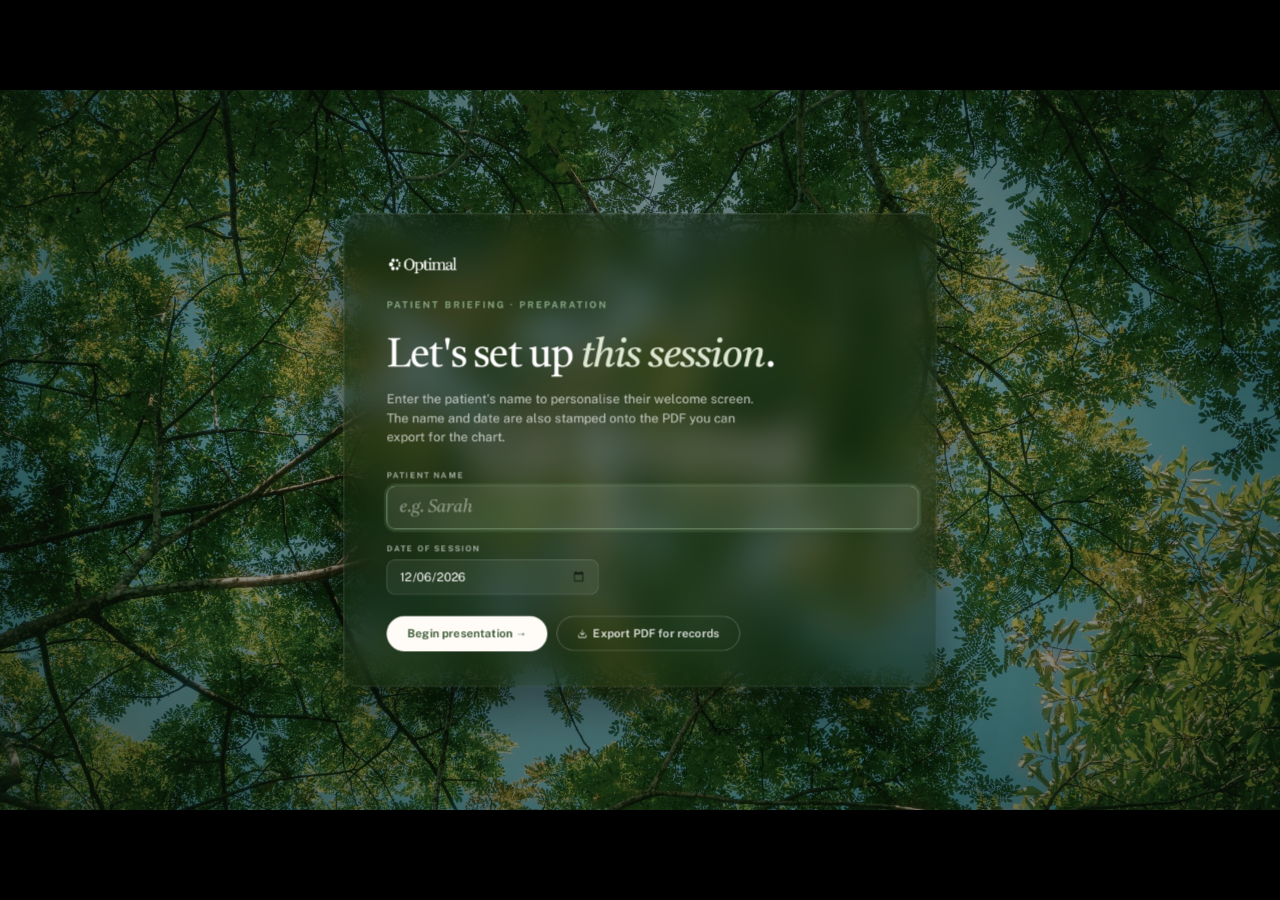
==== index.html @ a6458b39 "Scale-safe card borders: forest hairlines 1px -> 1.5px Under the deck's scale() transform a 1px bord" ====
<!DOCTYPE html><html lang="en"><head>

<meta charset="utf-8">
<title>Women's Hormone Optimization Protocol — Optimal Clinic</title>
<link rel="preconnect" href="https://fonts.googleapis.com">
<link rel="preconnect" href="https://fonts.gstatic.com" crossorigin>
<link rel="stylesheet" href="https://fonts.googleapis.com/css2?family=Castoro:ital@0;1&amp;family=Public+Sans:wght@400;500;600;700&amp;family=Hanken+Grotesk:wght@400;500;700&amp;family=Inter:wght@300;400;500&amp;display=swap">
<link rel="stylesheet" href="colors_and_type.css">
<script src="deck-stage.js"></script>
<style>
  html, body { margin: 0; padding: 0; background: #000; }
  body { font-family: var(--p-family); color: var(--grey-900); -webkit-font-smoothing: antialiased; }

  /* Every slide is the cream canvas by default */
  deck-stage > section {
    background: var(--cream-50);
    color: var(--grey-900);
    overflow: hidden;
    position: relative;
  }

  /* Slide-level reset for headings & paragraphs (don't rely on .oh wrapper) */
  deck-stage h1, deck-stage h2, deck-stage h3, deck-stage h4, deck-stage h5, deck-stage h6, deck-stage p, deck-stage ul, deck-stage li {
    margin: 0; padding: 0;
  }
  deck-stage ul { list-style: none; }

  /* ================= Type roles for projection scale ================= */
  /* TYPE_SCALE per skill: title 96 / heading 72 / subtitle 44 / body 30 / small 24 */
  .display { font-family: var(--font-display); font-weight: 400; letter-spacing: -0.04em; line-height: 1.0; color: var(--grey-800); }
  .display-xl { font-size: 132px; }
  .display-lg { font-size: 96px; }
  .display-md { font-size: 72px; }
  .display-sm { font-size: 56px; }
  .display-xs { font-size: 44px; }

  .italic { font-style: italic; }

  .eyebrow {
    font-family: var(--font-sans); font-weight: 700; font-size: 22px;
    letter-spacing: 0.18em; text-transform: uppercase; color: var(--forest-700);
  }

  .body-lg { font-family: var(--font-sans); font-size: 32px; line-height: 1.45; letter-spacing: -0.01em; }
  .body { font-family: var(--font-sans); font-size: 28px; line-height: 1.45; letter-spacing: -0.01em; }
  .small { font-family: var(--font-sans); font-size: 24px; line-height: 1.4; letter-spacing: -0.01em; color: var(--grey-600); }
  .micro { font-family: var(--font-sans); font-size: 20px; line-height: 1.4; letter-spacing: 0; color: var(--grey-500); }

  /* ================= Slide chrome (footer brand bar) ================= */
  .slide-frame {
    position: absolute; inset: 0;
    padding: 90px 120px 130px;
    display: flex; flex-direction: column;
  }
  .frame-tight { padding: 88px 120px 80px; }
  .frame-edge { padding: 0; }

  .footer-bar {
    position: absolute; left: 120px; right: 120px; bottom: 44px;
    display: flex; align-items: center; justify-content: space-between;
    font-family: var(--font-sans); font-size: 18px; letter-spacing: 0; color: var(--grey-500);
  }
  .footer-bar .logo { height: 28px; opacity: 0.85; }
  .footer-bar .footer-meta { display: flex; gap: 24px; align-items: center; }
  .footer-bar .footer-meta span { display: inline-block; }

  /* On dark slides, footer goes light */
  .on-dark .footer-bar { color: var(--white-90); color: rgba(255,255,255,0.65); }

  /* ================= Slide title block (parallel layout) ================= */
  .title-block { display: flex; flex-direction: column; gap: 20px; }
  .title-block .eyebrow { color: var(--forest-700); }
  .title-block .display { color: var(--grey-800); max-width: 1500px; }
  .title-block .lead { font-family: var(--font-sans); font-size: 30px; line-height: 1.4; color: var(--grey-600); letter-spacing: -0.01em; max-width: 1300px; }

  /* Castoro italic ring-accent: hand-drawn ellipse around emphasised noun */
  .ring-word {
    position: relative; display: inline-block; padding: 0 .15em;
  }
  .ring-word::before {
    content: ""; position: absolute; left: -6%; right: -6%; top: 6%; bottom: 4%;
    border: 1.6px solid var(--forest-ring-50); border-radius: 50%;
    transform: rotate(-3deg); pointer-events: none;
  }

  /* ================= Buttons / pills ================= */
  .pill {
    display: inline-flex; align-items: center; gap: 12px;
    padding: 14px 28px; border-radius: 48px;
    font-family: var(--font-sans); font-size: 22px; font-weight: 500; letter-spacing: -0.01em;
    background: var(--forest-700); color: var(--white); border: none;
  }
  .pill.ghost { background: transparent; color: var(--forest-700); border: 1.5px solid var(--forest-700); }
  .pill.cream { background: var(--cream-50); color: var(--forest-700); }

  .chip {
    display: inline-flex; align-items: center; gap: 10px;
    padding: 10px 20px; border-radius: 48px;
    background: var(--sage-25); color: var(--forest-700);
    font-family: var(--font-sans); font-weight: 500; font-size: 20px; letter-spacing: 0.04em; text-transform: uppercase;
  }
  .chip.dark { background: rgba(255,255,255,0.12); color: var(--cream-50); border: 1px solid rgba(255,255,255,0.35); }

  /* ================= Generic card ================= */
  .card {
    background: var(--white);
    border: 1.5px solid var(--forest-700);
    border-radius: 8px;
    padding: 36px 36px;
  }
  .card.quiet { border-color: var(--border-hair); }
  .card.dark { background: var(--forest-700); color: var(--cream-50); border: none; }

  /* Grid helpers */
  .grid { display: grid; gap: 24px; }
  .row { display: flex; gap: 24px; }

  /* ================= Slide 1 — Title ================= */
  .s1 {
    background: var(--cream-50);
    color: var(--grey-900);
    display: flex; align-items: stretch;
    position: relative;
  }

  /* Layout container (kept as a wrapper for flex sizing) */
  .s1-variant {
    position: absolute; inset: 0;
    display: flex;
    flex-direction: row; align-items: stretch;
  }

  /* ============================================================
     Clinic card — cream canvas, info-row list (Summerhill-inspired)
     ============================================================ */
  /* ============================================================
     Clinic card — cream canvas, editorial title page
     ============================================================ */
  .s1-a { padding: 84px 96px; gap: 64px; }
  .s1-a .left {
    flex: 1; min-width: 0;
    display: grid;
    grid-template-rows: auto 1fr auto;
    row-gap: 0;
  }

  /* Top: logo + thin rule + meta strip */
  .s1-a .a-masthead {
    display: flex; flex-direction: column; gap: 18px;
    padding-bottom: 22px;
    border-bottom: 1px solid var(--bone-300, #D9D2BD);
  }
  .s1-a .a-logo { height: 32px; align-self: flex-start; }
  .s1-a .a-meta-strip {
    display: flex; gap: 28px; align-items: baseline; flex-wrap: wrap;
    font-family: var(--font-sans); font-size: 13px; font-weight: 600;
    letter-spacing: 0.22em; text-transform: uppercase;
    color: var(--grey-500, #8A857A);
  }
  .s1-a .a-meta-strip .sep { color: var(--bone-400, #BDB59C); }

  /* Middle: title block, vertically centered */
  .s1-a .a-top {
    align-self: center;
    display: flex; flex-direction: column; gap: 28px;
    padding: 56px 0;
    max-width: 580px;
  }
  .s1-a .a-eyebrow {
    font-family: var(--font-sans); font-size: 14px; font-weight: 700;
    letter-spacing: 0.28em; text-transform: uppercase;
    color: var(--forest-500, #6B8A4A);
    display: flex; align-items: center; gap: 14px;
  }
  .s1-a .a-eyebrow::before {
    content: ""; width: 32px; height: 1px; background: var(--forest-500, #6B8A4A);
    flex: 0 0 auto;
  }
  .s1-a .a-rows[hidden] { display: none; }
  .s1-a .a-title {
    font-family: var(--font-display); font-size: 84px; line-height: 0.96;
    letter-spacing: -0.035em; color: var(--forest-700);
    font-weight: 400;
    margin: 0;
  }
  .s1-a .a-title .italic { font-style: italic; }
  .s1-a .a-sub {
    font-family: var(--font-sans); font-size: 22px; line-height: 1.5;
    color: var(--grey-700); max-width: 540px; margin: 0;
  }

  /* Bottom: credits row */
  .s1-a .a-foot {
    display: block;
    padding-top: 28px;
    border-top: 1px solid var(--bone-300, #D9D2BD);
  }
  .s1-a .a-credits {
    display: grid; grid-template-columns: repeat(3, auto); gap: 48px;
    align-items: start;
  }
  .s1-a .a-credit-label {
    font-family: var(--font-sans); font-size: 11px; font-weight: 700;
    letter-spacing: 0.24em; text-transform: uppercase;
    color: var(--grey-500, #8A857A);
    margin-bottom: 6px;
  }
  .s1-a .a-credit-value {
    font-family: var(--font-display); font-size: 19px; line-height: 1.25;
    color: var(--forest-700);
    white-space: nowrap;
  }

  .s1-a .a-cta-row { display: flex; flex-direction: column; gap: 12px; align-items: stretch; margin: 0; }
  .s1-a .a-cta {
    display: inline-flex; align-items: center; justify-content: center; gap: 12px;
    background: var(--forest-700); color: var(--cream-50);
    text-decoration: none;
    padding: 18px 28px;
    border-radius: 999px;
    font-family: var(--font-sans); font-weight: 600; font-size: 17px;
    letter-spacing: 0.02em;
    transition: background 0.2s;
    white-space: nowrap;
  }
  .s1-a .a-cta::after {
    content: "→"; font-size: 19px; line-height: 1;
    transform: translateY(-1px);
  }
  .s1-a .a-cta:hover { background: var(--forest-900); }

  /* Right photo card */
  .s1-a .a-photo {
    flex: 1.0; min-width: 0;
    border-radius: 24px; overflow: hidden;
    background: var(--bone-100);
    position: relative;
    box-shadow: 0 1px 0 rgba(28,49,24,0.04);
  }
  .s1-a .a-photo img {
    position: absolute; inset: 0;
    width: 100%; height: 100%;
    object-fit: cover; object-position: 65% center;
  }
  /* Subtle photo overlay tag */
  .s1-a .a-photo .a-photo-tag {
    position: absolute; left: 24px; bottom: 24px;
    display: inline-flex; align-items: center; gap: 10px;
    padding: 8px 16px;
    background: rgba(255,255,255,0.92);
    backdrop-filter: blur(8px); -webkit-backdrop-filter: blur(8px);
    border-radius: 999px;
    font-family: var(--font-sans); font-size: 12px; font-weight: 700;
    letter-spacing: 0.18em; text-transform: uppercase;
    color: var(--forest-700);
  }
  .s1-a .a-photo .a-photo-tag .dot {
    width: 6px; height: 6px; border-radius: 50%; background: var(--forest-500, #6B8A4A);
  }

  /* ================= Slide 2 — Stats ================= */
  .stat-row.s2 { display: grid; grid-template-columns: 1fr 1fr 1fr; gap: 28px; margin-top: 56px; }
  .stat-row.s2 .stat-card {
    background: var(--white); border: 1.5px solid var(--forest-700); border-radius: 8px;
    padding: 40px 36px 36px;
    display: flex; flex-direction: column; gap: 14px;
    min-height: 0;
    display: flex; flex-direction: column; gap: 18px;
  }
  .stat-row.s2 .stat-card .stat-num {
    font-family: var(--font-display); font-weight: 400; font-size: 116px; line-height: 0.9; color: var(--forest-700);
    letter-spacing: -0.04em;
  }
  .stat-row.s2 .stat-card .stat-label { font-family: var(--font-sans); font-weight: 700; font-size: 18px; letter-spacing: 0.18em; text-transform: uppercase; color: var(--forest-900); }
  .stat-row.s2 .stat-card .stat-body { font-family: var(--font-sans); font-size: 22px; line-height: 1.4; color: var(--grey-800); flex: 1; }
  .stat-row.s2 .stat-card .stat-source { font-family: var(--font-sans); font-size: 16px; color: var(--grey-500); letter-spacing: 0; }

  /* ================= Slide 3 — Who it's for ================= */
  .s3 .body-grid { display: grid; grid-template-columns: 1.05fr 0.95fr; gap: 64px; flex: 1; min-height: 0; margin-top: 44px; }
  .s3 ul.criteria { display: flex; flex-direction: column; gap: 22px; }
  .s3 ul.criteria li {
    font-family: var(--font-sans); font-size: 26px; line-height: 1.4; color: var(--grey-800);
    padding-left: 44px; position: relative;
  }
  .s3 ul.criteria li::before {
    content: ""; position: absolute; left: 0; top: 12px;
    width: 22px; height: 12px;
    border-left: 2px solid var(--forest-700); border-bottom: 2px solid var(--forest-700);
    transform: rotate(-45deg);
  }
  /* Symptoms card — redesigned: grouped by body system with hairline section labels */
  .s3 .symptoms-card {
    background: var(--white);
    border: 1px solid var(--bone-300, #D9D2BD);
    border-radius: 12px;
    padding: 0;
    display: flex; flex-direction: column;
    overflow: hidden;
    box-shadow: 0 1px 0 rgba(28,49,24,0.04);
    align-self: start;
  }
  .s3 .symptoms-card .sc-head {
    background: var(--forest-700); color: var(--cream-50);
    padding: 26px 36px;
    display: flex; align-items: baseline; justify-content: space-between;
    gap: 20px;
  }
  .s3 .symptoms-card .sc-head h4 {
    font-family: var(--font-display); font-size: 34px; line-height: 1.05;
    letter-spacing: -0.02em; color: var(--cream-50);
    margin: 0;
  }
  .s3 .symptoms-card .sc-head .sc-count {
    font-family: var(--font-sans); font-size: 14px; font-weight: 700;
    letter-spacing: 0.22em; text-transform: uppercase;
    color: rgba(244,239,228,0.75);
    white-space: nowrap;
  }

  .s3 .symptoms-card .sc-body {
    padding: 4px 36px 22px;
    display: flex; flex-direction: column;
  }
  .s3 .symptoms-card .sc-group {
    padding: 19px 0;
    border-bottom: 1px solid var(--bone-200, #E8E1CC);
    display: grid; grid-template-columns: 175px 1fr; gap: 28px;
    align-items: baseline;
  }
  .s3 .symptoms-card .sc-group:last-child { border-bottom: 0; padding-bottom: 8px; }
  .s3 .symptoms-card .sc-cat {
    font-family: var(--font-sans); font-size: 15px; font-weight: 700;
    letter-spacing: 0.18em; text-transform: uppercase;
    color: var(--forest-500, #6B8A4A);
    padding-top: 6px; line-height: 1.3;
  }
  .s3 .symptoms-card .sc-items {
    list-style: none; padding: 0; margin: 0;
    display: flex; flex-wrap: wrap; gap: 12px;
  }
  .s3 .symptoms-card .sc-items li {
    font-family: var(--font-sans); font-size: 21px; line-height: 1;
    color: var(--grey-800);
    padding: 13px 22px;
    background: var(--cream-50);
    border-radius: 999px;
    white-space: nowrap;
  }

  /* ================= Slide 3b — Lesser-known symptoms (full-width table) ================= */
  .s3b .slide-frame { padding-top: 60px; }
  .s3b .symptoms-card {
    width: 100%; margin-top: 20px;
    background: var(--white);
    border: 1px solid var(--bone-300, #D9D2BD);
    border-radius: 12px;
    overflow: hidden;
    box-shadow: 0 1px 0 rgba(28,49,24,0.04);
  }
  .s3b .symptoms-card .sc-head {
    background: var(--forest-700); color: var(--cream-50);
    padding: 20px 40px;
    display: flex; align-items: baseline; justify-content: space-between; gap: 20px;
  }
  .s3b .symptoms-card .sc-head h4 {
    font-family: var(--font-display); font-size: 34px; line-height: 1.05;
    letter-spacing: -0.02em; color: var(--cream-50); margin: 0;
    white-space: nowrap;
  }
  .s3b .symptoms-card .sc-head .sc-count {
    font-family: var(--font-sans); font-size: 14px; font-weight: 700;
    letter-spacing: 0.22em; text-transform: uppercase;
    color: rgba(244,239,228,0.75); white-space: nowrap;
  }
  .s3b .symptoms-card .sc-body {
    padding: 2px 40px 16px;
    display: flex; flex-direction: column;
  }
  .s3b .symptoms-card .sc-group {
    padding: 12px 0;
    border-bottom: 1px solid var(--bone-200, #E8E1CC);
    display: grid; grid-template-columns: 270px 1fr; gap: 28px;
    align-items: baseline;
  }
  .s3b .symptoms-card .sc-group:last-child { border-bottom: 0; padding-bottom: 4px; }
  .s3b .symptoms-card .sc-cat {
    font-family: var(--font-sans); font-size: 15px; font-weight: 700;
    letter-spacing: 0.18em; text-transform: uppercase;
    color: var(--forest-500, #6B8A4A); padding-top: 7px; line-height: 1.3;
  }
  .s3b .symptoms-card .sc-items {
    list-style: none; padding: 0; margin: 0;
    display: flex; flex-wrap: wrap; gap: 12px;
  }
  .s3b .symptoms-card .sc-items li {
    font-family: var(--font-sans); font-size: 21px; line-height: 1;
    color: var(--grey-800); padding: 13px 22px;
    background: var(--cream-50); border-radius: 999px; white-space: nowrap;
  }
  .s3b .sc-footnote {
    margin-top: 18px;
    font-family: var(--font-sans); font-size: 16px; line-height: 1.5;
    color: var(--grey-500); font-style: italic; letter-spacing: -0.005em;
    max-width: 1500px;
  }

  /* ================= Slide 4 — What's included ================= */
  .s4 .top-row { display: flex; justify-content: space-between; align-items: flex-end; gap: 80px; margin-bottom: 56px; }
  .s4 .price-block { text-align: right; }
  .s4 .price-block .price { font-family: var(--font-display); font-size: 88px; line-height: 1; color: var(--forest-700); letter-spacing: -0.04em; }
  .s4 .price-block .price small { font-size: 28px; color: var(--grey-500); margin-left: 8px; letter-spacing: 0; font-family: var(--font-sans); }
  .s4 .price-block .label { font-family: var(--font-sans); font-size: 18px; letter-spacing: 0.18em; text-transform: uppercase; color: var(--forest-900); margin-bottom: 8px; }

  .s4 .inclusions { display: grid; grid-template-columns: repeat(3, 1fr); gap: 24px; }
  .s4 .inclusion {
    background: var(--white); border: 1.5px solid var(--forest-700); border-radius: 8px;
    padding: 32px 32px 30px;
    display: flex; flex-direction: column; gap: 14px;
    min-height: 230px;
  }
  .s4 .inclusion .num {
    font-family: var(--font-display); font-size: 22px; color: var(--forest-500);
    letter-spacing: 0.06em;
  }
  .s4 .inclusion h4 { font-family: var(--font-display); font-size: 30px; color: var(--forest-700); letter-spacing: -0.04em; line-height: 1.05; }
  .s4 .inclusion p { font-family: var(--font-sans); font-size: 22px; color: var(--grey-700); line-height: 1.4; }
  .s4 .footnote {
    margin-top: 28px;
    font-family: var(--font-sans); font-size: 20px; color: var(--grey-500); letter-spacing: 0;
    border-top: 1px solid var(--border-hair); padding-top: 22px;
  }

  /* ================= Slide — Lab work & optional add-ons ================= */
  .slabs .slide-frame { padding-top: 72px; padding-bottom: 96px; }
  .slabs .body-grid {
    display: grid; grid-template-columns: 0.82fr 1.18fr; gap: 48px;
    margin-top: 34px; flex: 1; min-height: 0;
  }
  .slabs .col-label {
    font-family: var(--font-sans); font-size: 15px; font-weight: 700;
    letter-spacing: 0.2em; text-transform: uppercase; color: var(--forest-500);
    margin-bottom: 18px;
  }

  /* Left — optional add-on cards */
  .slabs .addons { display: flex; flex-direction: column; }
  .slabs .addon-stack { display: flex; flex-direction: column; gap: 20px; }
  .slabs .addon {
    background: var(--white); border: 1.5px solid var(--forest-700);
    border-radius: 12px; padding: 28px 32px;
    display: flex; flex-direction: column; gap: 12px;
  }
  .slabs .addon .a-top {
    display: flex; align-items: baseline; justify-content: space-between; gap: 16px;
  }
  .slabs .addon .a-name {
    font-family: var(--font-display); font-size: 38px; line-height: 1;
    letter-spacing: -0.02em; color: var(--forest-700); white-space: nowrap;
  }
  .slabs .addon .a-price {
    font-family: var(--font-sans); font-size: 30px; font-weight: 700;
    letter-spacing: -0.01em; color: var(--forest-900); white-space: nowrap;
  }
  .slabs .addon .a-sub {
    font-family: var(--font-sans); font-size: 14px; font-weight: 700;
    letter-spacing: 0.16em; text-transform: uppercase; color: var(--forest-500);
    margin-top: -4px;
  }
  .slabs .addon p {
    font-family: var(--font-sans); font-size: 20px; line-height: 1.45; color: var(--grey-700);
    margin: 0;
  }
  .slabs .addons .pay-note {
    margin-top: 18px;
    font-family: var(--font-sans); font-size: 16px; line-height: 1.5;
    color: var(--grey-500); font-style: italic;
  }

  /* Right — full panel card */
  .slabs .panel {
    background: var(--white); border: 1px solid var(--bone-300, #D9D2BD);
    border-radius: 12px; overflow: hidden;
    box-shadow: 0 1px 0 rgba(28,49,24,0.04);
    display: flex; flex-direction: column;
  }
  .slabs .panel .p-head {
    background: var(--forest-700); color: var(--cream-50);
    padding: 18px 32px;
    display: flex; align-items: baseline; justify-content: space-between; gap: 16px;
  }
  .slabs .panel .p-head h4 {
    font-family: var(--font-display); font-size: 28px; line-height: 1.05;
    letter-spacing: -0.02em; color: var(--cream-50); margin: 0; white-space: nowrap;
  }
  .slabs .panel .p-head .p-count {
    font-family: var(--font-sans); font-size: 13px; font-weight: 700;
    letter-spacing: 0.2em; text-transform: uppercase;
    color: rgba(244,239,228,0.75); white-space: nowrap;
  }
  .slabs .panel .p-body {
    padding: 16px 32px 8px;
    column-count: 2; column-gap: 44px;
  }
  .slabs .p-group {
    break-inside: avoid; padding: 11px 0 13px;
  }
  .slabs .p-group .p-cat {
    font-family: var(--font-sans); font-size: 13px; font-weight: 700;
    letter-spacing: 0.16em; text-transform: uppercase; color: var(--forest-500);
    margin-bottom: 10px;
  }
  .slabs .p-items {
    list-style: none; padding: 0; margin: 0;
    display: flex; flex-wrap: wrap; gap: 8px;
  }
  .slabs .p-items li {
    font-family: var(--font-sans); font-size: 16px; line-height: 1;
    color: var(--grey-800); padding: 9px 15px;
    background: var(--cream-50); border-radius: 999px; white-space: nowrap;
  }
  .slabs .p-items li.addon-chip {
    background: var(--sage-25); color: var(--forest-900); font-weight: 600;
    display: inline-flex; align-items: center; gap: 7px;
  }
  .slabs .p-items li.addon-chip::before {
    content: ""; width: 7px; height: 7px; border-radius: 50%;
    background: var(--forest-700); flex-shrink: 0;
  }
  .slabs .panel .p-legend {
    margin-top: auto;
    padding: 14px 32px 18px;
    border-top: 1px solid var(--bone-200, #E8E1CC);
    display: flex; align-items: center; gap: 10px;
    font-family: var(--font-sans); font-size: 15px; line-height: 1.4; color: var(--grey-500);
  }
  .slabs .panel .p-legend .lg-dot {
    width: 9px; height: 9px; border-radius: 50%; background: var(--forest-700); flex-shrink: 0;
  }
  .slabs .panel .p-legend b { color: var(--grey-700); font-weight: 700; }

  /* ================= Slide 5 — Journey (editorial split: hero moment + timeline) ================= */
  .s5 .slide-frame { padding-bottom: 90px; }
  .s5 .journey-grid {
    margin-top: 48px;
    display: grid; grid-template-columns: 1.05fr 1fr;
    gap: 80px;
    flex: 1;
    align-items: start;
  }

  /* Left — Hero "the moment" */
  .s5 .hero-moment {
    background: var(--forest-700); color: var(--cream-50);
    border-radius: 12px;
    padding: 40px 24px 36px 40px;
    display: grid; grid-template-columns: 1fr 1fr;
    column-gap: 8px;
    align-items: stretch;
    position: relative;
    overflow: hidden;
    min-height: 540px;
  }
  .s5 .hero-moment::before {
    content: ""; position: absolute; right: -120px; top: -120px;
    width: 360px; height: 360px; border-radius: 50%;
    border: 1px solid rgba(244,239,228,0.18);
    pointer-events: none;
  }
  .s5 .hero-moment::after {
    content: ""; position: absolute; right: -60px; top: -60px;
    width: 220px; height: 220px; border-radius: 50%;
    border: 1px solid rgba(244,239,228,0.12);
    pointer-events: none;
  }
  .s5 .hero-moment .hm-copy {
    display: flex; flex-direction: column; gap: 18px;
    position: relative; z-index: 2;
    padding-right: 8px;
  }
  .s5 .hero-moment .hm-eyebrow {
    font-family: var(--font-sans); font-weight: 600; font-size: 13px; letter-spacing: 0.22em; text-transform: uppercase; color: var(--cream-200, #E5DCC8);
    opacity: 0.85;
  }
  .s5 .hero-moment .hm-num {
    font-family: var(--font-display); font-size: 140px; line-height: 0.85; letter-spacing: -0.05em; color: var(--cream-50);
    margin-top: -4px;
  }
  .s5 .hero-moment h3 {
    font-family: var(--font-display); font-size: 42px; line-height: 1.0; letter-spacing: -0.03em;
    margin-top: -4px;
  }
  .s5 .hero-moment h3 .italic { font-style: italic; }
  .s5 .hero-moment .hm-lead {
    font-family: var(--font-display); font-size: 19px; line-height: 1.4; color: var(--cream-200, #E5DCC8);
  }
  .s5 .hero-moment .hm-meta {
    margin-top: 6px;
    display: flex; gap: 24px; align-items: center; flex-wrap: wrap;
    border-top: 1px solid rgba(244,239,228,0.25);
    padding-top: 18px;
    font-family: var(--font-sans); font-size: 14px; letter-spacing: 0.08em; text-transform: uppercase; color: var(--cream-200, #E5DCC8);
    white-space: nowrap;
  }
  .s5 .hero-moment .hm-meta > div { display: flex; gap: 8px; align-items: baseline; }
  .s5 .hero-moment .hm-meta b { color: var(--cream-50); font-weight: 700; letter-spacing: 0.16em; font-size: 15px; }

  /* InBody scanner image area — bleeds to bottom edge of card */
  .s5 .hero-moment .hm-image {
    position: relative; z-index: 2;
    align-self: stretch;
    overflow: hidden;
    /* Cancel parent's right + bottom padding so image bleeds to the edges */
    margin: -8px -24px -36px 0;
    padding: 0;
  }
  .s5 .hero-moment .hm-image::before {
    content: ""; position: absolute; left: 50%; top: 50%;
    width: 420px; height: 420px;
    transform: translate(-50%, -50%);
    background: radial-gradient(circle, rgba(244,239,228,0.20) 0%, rgba(244,239,228,0) 65%);
    pointer-events: none;
    z-index: 1;
  }
  .s5 .hero-moment .hm-image img {
    position: absolute;
    left: 50%; bottom: 0;
    transform: translateX(-50%);
    width: auto;
    height: 108%;
    max-width: 160%;
    object-fit: contain;
    object-position: bottom center;
    z-index: 2;
    filter: drop-shadow(0 24px 36px rgba(0,0,0,0.35));
  }
  .s5 .hero-moment .hm-tag {
    position: absolute; bottom: 16px; right: 20px; z-index: 4;
    display: inline-flex; align-items: center; gap: 8px;
    padding: 6px 14px;
    background: rgba(15, 35, 18, 0.65);
    backdrop-filter: blur(8px);
    -webkit-backdrop-filter: blur(8px);
    border: 1px solid rgba(244,239,228,0.25);
    border-radius: 999px;
    white-space: nowrap;
    font-family: var(--font-sans); font-size: 11px; letter-spacing: 0.18em; text-transform: uppercase; color: var(--cream-200, #E5DCC8);
  }
  .s5 .hero-moment .hm-tag .dot {
    width: 6px; height: 6px; border-radius: 50%; background: var(--cream-50);
  }

  /* Right — Vertical timeline with all 6 steps */
  .s5 .timeline {
    position: relative;
    display: flex; flex-direction: column;
    padding-left: 56px;
  }
  .s5 .timeline::before {
    content: ""; position: absolute; left: 19px; top: 14px; bottom: 14px;
    width: 1px; background: var(--forest-700); opacity: 0.5;
  }
  .s5 .timeline .tl-eyebrow {
    position: absolute; top: -28px; left: 56px;
    font-family: var(--font-sans); font-weight: 700; font-size: 13px; letter-spacing: 0.22em; text-transform: uppercase; color: var(--forest-500);
    white-space: nowrap;
  }
  .s5 .tl-step {
    position: relative;
    padding: 14px 0;
    display: grid; grid-template-columns: 1fr auto; column-gap: 24px; align-items: baseline;
  }
  .s5 .tl-step + .tl-step { border-top: 1px solid var(--border-hair); }
  .s5 .tl-step::before {
    content: ""; position: absolute; left: -45px; top: 24px;
    width: 11px; height: 11px; border-radius: 50%;
    background: var(--cream-50); border: 2px solid var(--forest-700);
  }
  .s5 .tl-step.now::before {
    background: var(--forest-700);
    box-shadow: 0 0 0 5px rgba(58,82,52,0.15);
  }
  .s5 .tl-step .tl-num {
    font-family: var(--font-sans); font-size: 13px; font-weight: 600; letter-spacing: 0.2em; color: var(--forest-500); text-transform: uppercase;
    white-space: nowrap;
  }
  .s5 .tl-step.now .tl-num { color: var(--forest-700); }
  .s5 .tl-step .tl-body { display: flex; flex-direction: column; gap: 4px; }
  .s5 .tl-step .tl-title {
    font-family: var(--font-display); font-size: 26px; line-height: 1.1; letter-spacing: -0.02em; color: var(--forest-700);
  }
  .s5 .tl-step .tl-desc {
    font-family: var(--font-sans); font-size: 15px; line-height: 1.45; color: var(--grey-700);
  }
  .s5 .tl-step .tl-when {
    font-family: var(--font-sans); font-size: 13px; letter-spacing: 0.14em; text-transform: uppercase; color: var(--grey-500);
    align-self: start; padding-top: 8px; white-space: nowrap;
  }

  /* ================= Slide 6 — Therapy options ================= */
  .s6 .options { display: grid; grid-template-columns: repeat(3, 1fr); gap: 28px; margin-top: 40px; }
  .s6 .option {
    border-radius: 8px; padding: 36px 32px;
    display: flex; flex-direction: column; gap: 20px;
    min-height: 0;
  }
  .s6 .option.a { background: var(--white); border: 1.5px solid var(--forest-700); }
  .s6 .option.b { background: var(--forest-700); color: var(--cream-50); }
  .s6 .option.c { background: var(--white); border: 1.5px solid var(--forest-700); }
  .s6 .option .cat { font-family: var(--font-sans); font-weight: 700; font-size: 16px; letter-spacing: 0.18em; text-transform: uppercase; color: var(--forest-900); }
  .s6 .option.b .cat { color: var(--forest-500); }
  .s6 .option h3 { font-family: var(--font-display); font-size: 50px; line-height: 0.98; letter-spacing: -0.04em; color: var(--forest-700); }
  .s6 .option.b h3 { color: var(--cream-50); }
  .s6 .option ul { display: flex; flex-direction: column; gap: 14px; margin-top: 12px; }
  .s6 .option li {
    font-family: var(--font-sans); font-size: 21px; line-height: 1.4; color: var(--grey-800);
    padding-left: 28px; position: relative;
  }
  .s6 .option.b li { color: rgba(255,255,255,0.9); }
  .s6 .option li::before {
    content: ""; position: absolute; left: 0; top: 11px; width: 14px; height: 1.5px; background: var(--forest-700);
  }
  .s6 .option.b li::before { background: var(--forest-500); }
  .s6 .footnote { margin-top: 28px; font-family: var(--font-sans); font-size: 22px; color: var(--grey-600); font-style: italic; }

  /* Slide 6 — "also included" support cards (visually distinct: filled sage, left accent) */
  .s6 .support-row { display: grid; grid-template-columns: 1fr 1fr; gap: 28px; margin-top: 26px; }
  .s6 .support-card {
    background: var(--sage-25);
    border-left: 4px solid var(--forest-700);
    border-radius: 8px;
    padding: 24px 30px;
    display: flex; flex-direction: column; gap: 8px;
  }
  .s6 .support-card .sc-title {
    font-family: var(--font-display); font-size: 30px; line-height: 1.05;
    letter-spacing: -0.02em; color: var(--forest-700);
  }
  .s6 .support-card p {
    font-family: var(--font-sans); font-size: 20px; line-height: 1.4; color: var(--grey-700); margin: 0;
  }

  /* ================= Slide 7 — Benefits ================= */
  .s7 .benefits-grid { display: grid; grid-template-columns: 1.05fr 1fr 1fr; gap: 20px; margin-top: 26px; }
  .s7 .b-feature {
    grid-row: span 3;
    background-image: url('assets/images/clinic-waiting.jpg');
    background-size: cover; background-position: center;
    border-radius: 8px;
    position: relative; overflow: hidden;
    min-height: 0;
    display: flex; flex-direction: column; justify-content: flex-end;
    padding: 44px;
    color: var(--cream-50);
  }
  .s7 .b-feature::before {
    content: ""; position: absolute; inset: 0;
    background: linear-gradient(180deg, rgba(28,49,24,0.0) 30%, rgba(28,49,24,0.85) 100%);
  }
  .s7 .b-feature .quote {
    position: relative; z-index: 1;
    font-family: var(--font-display); font-style: italic; font-size: 38px; line-height: 1.2; color: var(--cream-50);
    letter-spacing: -0.03em;
  }
  .s7 .b-feature .src { position: relative; z-index: 1; margin-top: 20px; font-family: var(--font-sans); font-size: 16px; letter-spacing: 0.18em; text-transform: uppercase; color: rgba(255,255,255,0.85); }
  /* Benefit cards — redesigned with watermark numeral, category pill, accent rule */
  .s7 .b {
    position: relative;
    background: var(--white);
    border: 1px solid var(--bone-300, #D9D2BD);
    border-radius: 12px;
    padding: 20px 26px;
    display: flex; flex-direction: column;
    gap: 9px;
    overflow: hidden;
    box-shadow: 0 1px 0 rgba(28,49,24,0.04);
  }
  /* Watermark numeral fills the empty space without adding content */
  .s7 .b .num {
    position: absolute;
    right: -8px; bottom: -22px;
    font-family: var(--font-display);
    font-size: 200px;
    line-height: 0.85;
    letter-spacing: -0.06em;
    color: var(--forest-700);
    opacity: 0.06;
    pointer-events: none;
    margin: 0;
    z-index: 0;
  }
  /* Top: small label + a thin vertical accent */
  .s7 .b .b-cat {
    position: relative; z-index: 1;
    display: inline-flex; align-items: center; gap: 10px;
    font-family: var(--font-sans); font-size: 12px; font-weight: 700;
    letter-spacing: 0.22em; text-transform: uppercase;
    color: var(--forest-500, #6B8A4A);
  }
  .s7 .b .b-cat::before {
    content: ""; width: 24px; height: 1px; background: var(--forest-500, #6B8A4A);
    flex: 0 0 auto;
  }
  .s7 .b h4 {
    position: relative; z-index: 1;
    font-family: var(--font-display); font-size: 30px; line-height: 1.05;
    color: var(--forest-700); letter-spacing: -0.03em;
    margin: 0;
  }
  .s7 .b p {
    position: relative; z-index: 1;
    font-family: var(--font-sans); font-size: 18px; line-height: 1.4;
    color: var(--grey-700);
    margin: 0;
  }
  .s7 .b-disclaimer {
    margin-top: 16px;
    font-family: var(--font-sans); font-size: 15px; line-height: 1.45;
    color: var(--grey-500); font-style: italic; letter-spacing: -0.005em;
    max-width: 1500px;
  }
  /* Slide 7 footer — keep clear of the watermark numeral on the right */
  .s7 .b .b-foot {
    position: relative; z-index: 1;
    margin-top: auto;
    padding-top: 16px;
    padding-right: 56px;
    border-top: 1px solid var(--bone-200, #E8E1CC);
    display: flex; align-items: baseline; justify-content: flex-start;
    font-family: var(--font-sans); font-size: 12px; font-weight: 700;
    letter-spacing: 0.22em; text-transform: uppercase;
    color: var(--grey-500, #8A857A);
  }

  /* ================= Slide 8 — Safety ================= */
  .s8 .intro { max-width: 1300px; font-family: var(--font-sans); font-size: 28px; line-height: 1.45; color: var(--grey-700); letter-spacing: -0.01em; margin-top: 22px; }
  .s8 .columns { display: grid; grid-template-columns: repeat(3, 1fr); gap: 28px; margin-top: 56px; flex: 1; }
  .s8 .col {
    position: relative;
    background: var(--white);
    border: 1px solid var(--bone-300, #D9D2BD);
    border-radius: 12px;
    padding: 24px 28px 24px;
    display: flex; flex-direction: column;
    gap: 0;
    overflow: hidden;
    box-shadow: 0 1px 0 rgba(28,49,24,0.04);
  }
  /* Watermark hormone numeral fills empty space */
  .s8 .col .col-num {
    position: absolute;
    right: -8px; bottom: -28px;
    font-family: var(--font-display);
    font-size: 220px;
    line-height: 0.85;
    letter-spacing: -0.06em;
    color: var(--forest-700);
    opacity: 0.06;
    pointer-events: none;
    z-index: 0;
  }
  /* Header row: small hormone label + thin accent rule */
  .s8 .col .sub {
    position: relative; z-index: 1;
    display: inline-flex; align-items: center; gap: 10px;
    font-family: var(--font-sans); font-weight: 700; font-size: 12px;
    letter-spacing: 0.22em; text-transform: uppercase;
    color: var(--forest-500, #6B8A4A);
    margin: 0 0 12px;
  }
  .s8 .col .sub::before {
    content: ""; width: 24px; height: 1px; background: var(--forest-500, #6B8A4A);
    flex: 0 0 auto;
  }
  .s8 .col h4 {
    position: relative; z-index: 1;
    font-family: var(--font-display); font-size: 30px; line-height: 1.05;
    letter-spacing: -0.03em; color: var(--forest-700);
    margin: 0 0 18px;
  }
  /* Considerations label sits above the list */
  .s8 .col .considerations-label {
    position: relative; z-index: 1;
    font-family: var(--font-sans); font-size: 11px; font-weight: 700;
    letter-spacing: 0.22em; text-transform: uppercase;
    color: var(--grey-500, #8A857A);
    padding-top: 14px;
    border-top: 1px solid var(--bone-200, #E8E1CC);
    margin-bottom: 12px;
  }
  .s8 .col ul {
    position: relative; z-index: 1;
    display: flex; flex-direction: column; gap: 10px;
    margin: 0;
    list-style: none;
    padding: 0;
  }
  .s8 .col li {
    font-family: var(--font-sans); font-size: 18px; line-height: 1.4; color: var(--grey-800);
    padding-left: 22px; position: relative;
  }
  .s8 .col li::before {
    content: ""; position: absolute; left: 0; top: 10px; width: 6px; height: 6px; border-radius: 50%; background: var(--forest-500);
  }

  /* ================= Slide 9 — Not the right fit ================= */
  .s9 { display: flex; }
  .s9 .left {
    flex: 0.9;
    background-image: url('assets/images/portrait-forest-woman.png');
    background-size: cover; background-position: center 22%;
    position: relative;
  }
  .s9 .left::after {
    content: ""; position: absolute; inset: 0;
    background: linear-gradient(180deg, rgba(28,49,24,0.10) 0%, rgba(28,49,24,0.45) 55%, rgba(28,49,24,0.85) 100%);
  }
  .s9 .left .left-content {
    position: absolute; inset: 0; padding: 100px 80px 96px;
    color: var(--cream-50); display: flex; flex-direction: column; justify-content: flex-end; gap: 22px;
    z-index: 1;
  }
  .s9 .left .eyebrow { color: rgba(255,255,255,0.85); }
  .s9 .left h2 { font-family: var(--font-display); font-size: 76px; color: var(--cream-50); letter-spacing: -0.04em; line-height: 1.05; }
  .s9 .left .lead { font-family: var(--font-sans); font-size: 24px; color: rgba(255,255,255,0.88); line-height: 1.4; max-width: 540px; letter-spacing: -0.01em; }
  .s9 .right { flex: 1.1; padding: 100px 100px 96px; display: flex; flex-direction: column; justify-content: center; }
  .s9 .right .label { font-family: var(--font-sans); font-weight: 700; font-size: 18px; letter-spacing: 0.18em; text-transform: uppercase; color: var(--forest-900); margin-bottom: 32px; }
  .s9 .conditions { display: flex; flex-direction: column; gap: 0; }
  .s9 .conditions li {
    padding: 22px 0; border-top: 1px solid var(--forest-700);
    font-family: var(--font-sans); font-size: 26px; color: var(--grey-800); line-height: 1.35; letter-spacing: -0.01em;
    display: flex; align-items: baseline; gap: 22px;
  }
  .s9 .conditions li:last-child { border-bottom: 1px solid var(--forest-700); }
  .s9 .conditions li .n {
    font-family: var(--font-display); color: var(--forest-500); font-size: 22px; letter-spacing: 0.06em; min-width: 60px; flex-shrink: 0;
  }
  .s9 .right .footnote { margin-top: 28px; font-family: var(--font-sans); font-size: 20px; color: var(--grey-500); font-style: italic; line-height: 1.4; }

  /* ================= Slide 10 — Urgent care ================= */
  .s10 {
    background: var(--forest-700);
    color: var(--cream-50);
  }
  .s10 .frame { padding: 100px 120px 96px; display: flex; flex-direction: column; height: 100%; }
  .s10 .eyebrow { color: var(--forest-500); }
  .s10 h2 { font-family: var(--font-display); font-size: 96px; color: var(--cream-50); letter-spacing: -0.04em; line-height: 1.0; max-width: 1300px; }
  .s10 .lead { font-family: var(--font-sans); font-size: 30px; color: rgba(255,255,255,0.85); margin-top: 22px; max-width: 1100px; letter-spacing: -0.01em; }
  .s10 .conditions {
    margin-top: 64px;
    display: grid; grid-template-columns: 1fr 1fr; gap: 24px 60px;
  }
  .s10 .urg {
    padding: 28px 0; border-top: 1px solid rgba(255,255,255,0.25);
    display: flex; gap: 28px; align-items: flex-start;
  }
  .s10 .urg .n {
    font-family: var(--font-display); font-size: 28px; color: var(--forest-500); letter-spacing: 0.04em; min-width: 60px; flex-shrink: 0; padding-top: 6px;
  }
  .s10 .urg p { font-family: var(--font-sans); font-size: 28px; line-height: 1.35; color: var(--cream-50); letter-spacing: -0.01em; }
  .s10 .footer-note {
    margin-top: 56px;
    display: flex; align-items: flex-start; gap: 24px;
    padding: 28px 34px;
    background: rgba(255,255,255,0.06);
    border: 1px solid rgba(255,255,255,0.16);
    border-left: 5px solid var(--forest-500);
    border-radius: 10px;
    font-family: var(--font-sans); font-size: 22px; color: rgba(255,255,255,0.85); letter-spacing: -0.01em; line-height: 1.4;
  }
  .s10 .footer-note .fn-tag {
    font-family: var(--font-sans); font-size: 14px; font-weight: 700; letter-spacing: 0.18em; text-transform: uppercase;
    color: var(--forest-500); white-space: nowrap; flex-shrink: 0; padding-top: 3px;
  }
  .s10 .footer-note strong { color: var(--cream-50); font-weight: 700; }

  /* ================= Slide 11 — Pricing & next steps ================= */
  .s11 .body-grid { display: grid; grid-template-columns: 0.9fr 1.1fr; gap: 56px; margin-top: 40px; flex: 1; }
  .s11 .price-stack { display: flex; flex-direction: column; gap: 16px; }
  .s11 .price-card {
    background: linear-gradient(180deg, var(--forest-700) 0%, var(--forest-grad-end) 100%);
    color: var(--cream-50); border-radius: 8px;
    padding: 28px 32px 28px; display: flex; flex-direction: column; gap: 10px;
    position: relative;
  }
  .s11 .price-card.alt {
    background: var(--white);
    color: var(--forest-900);
    border: 1.5px solid var(--forest-700);
  }
  .s11 .price-card .opt {
    font-family: var(--font-sans); font-size: 12px; font-weight: 700;
    letter-spacing: 0.22em; text-transform: uppercase;
    color: rgba(255,255,255,0.7);
  }
  .s11 .price-card.alt .opt { color: var(--forest-500); }
  .s11 .price-card .opt-title {
    font-family: var(--font-display); font-size: 30px; line-height: 1.05;
    letter-spacing: -0.03em; color: var(--cream-50);
    margin: 2px 0 4px;
  }
  .s11 .price-card.alt .opt-title { color: var(--forest-700); }
  .s11 .price-card .opt-row {
    display: flex; justify-content: space-between; align-items: center;
    gap: 12px;
  }
  .s11 .price-card .badge {
    display: inline-flex; padding: 5px 12px; border-radius: 48px;
    background: var(--sage-25); color: var(--cream-50);
    font-family: var(--font-sans); font-size: 11px; font-weight: 700;
    letter-spacing: 0.18em; text-transform: uppercase;
    flex: 0 0 auto;
  }
  .s11 .price-card.alt .badge { background: var(--bone-200, #E8E1CC); color: var(--forest-700); }
  .s11 .price-card .label { font-family: var(--font-sans); font-size: 16px; color: rgba(255,255,255,0.78); letter-spacing: -0.01em; }
  .s11 .price-card.alt .label { color: var(--grey-600); }
  .s11 .price-card .price { font-family: var(--font-display); font-size: 96px; line-height: 0.9; letter-spacing: -0.05em; color: var(--cream-50); }
  .s11 .price-card.alt .price { color: var(--forest-700); }
  .s11 .price-card .price small { font-size: 22px; color: rgba(255,255,255,0.7); margin-left: 10px; font-family: var(--font-sans); letter-spacing: 0; font-weight: 400; }
  .s11 .price-card.alt .price small { color: var(--grey-500); }
  .s11 .price-card .total {
    font-family: var(--font-sans); font-size: 14px;
    color: rgba(255,255,255,0.65);
    letter-spacing: -0.01em;
  }
  .s11 .price-card.alt .total { color: var(--grey-500); }
  .s11 .price-card p { font-family: var(--font-sans); font-size: 16px; color: rgba(255,255,255,0.85); line-height: 1.4; margin: 0; }
  .s11 .price-card.alt p { color: var(--grey-700); }
  .s11 .price-card .divider { height: 1px; background: rgba(255,255,255,0.2); margin: 4px 0; }
  .s11 .price-card.alt .divider { background: var(--bone-300, #D9D2BD); }
  .s11 .price-card .row-meta { display: flex; justify-content: space-between; font-family: var(--font-sans); font-size: 14px; color: rgba(255,255,255,0.78); letter-spacing: -0.01em; }
  .s11 .price-card.alt .row-meta { color: var(--grey-600); }
  .s11 .next h3 { font-family: var(--font-display); font-size: 48px; letter-spacing: -0.04em; color: var(--grey-800); margin-bottom: 32px; }
  .s11 .steps { display: flex; flex-direction: column; gap: 20px; }
  .s11 .step {
    background: var(--white); border: 1.5px solid var(--forest-700); border-radius: 8px;
    padding: 28px 32px; display: flex; gap: 28px; align-items: flex-start;
  }
  .s11 .step .n {
    font-family: var(--font-display); font-size: 64px; line-height: 0.9; color: var(--forest-700); letter-spacing: -0.04em; min-width: 60px;
  }
  .s11 .step .body h4 { font-family: var(--font-sans); font-weight: 600; font-size: 24px; color: var(--grey-800); letter-spacing: -0.01em; margin-bottom: 4px; }
  .s11 .step .body p { font-family: var(--font-sans); font-size: 21px; color: var(--grey-600); line-height: 1.4; }
  .s11 .contact-bar {
    margin-top: 28px;
    display: flex; flex-direction: column; align-items: flex-start; gap: 14px;
    font-family: var(--font-sans); font-size: 22px; color: var(--forest-700); letter-spacing: -0.01em;
    padding-top: 24px; border-top: 1px solid var(--forest-700);
  }
  .s11 .contact-bar .contact-row { display: flex; align-items: center; gap: 28px; }
  .s11 .contact-bar span { display: inline-flex; align-items: center; gap: 12px; }
  .s11 .contact-bar .dot { width: 4px; height: 4px; background: var(--forest-700); border-radius: 50%; opacity: 0.6; }

  /* ================= Slide 3 — Hormone–symptom map ================= */
  .shmap .body-grid { display: grid; grid-template-columns: auto 1fr; gap: 72px; flex: 1; min-height: 0; margin-top: 44px; align-items: start; }
  .shmap .map-card {
    width: 1020px;
    border-radius: 12px; overflow: hidden;
    box-shadow: 0 1px 0 rgba(28,49,24,0.04);
  }
  .shmap .hormone-map-svg { width: 100%; height: auto; display: block; }

  /* Connection lines draw on each time the slide becomes active */
  .shmap .hormone-map-svg path {
    stroke-dasharray: 600; stroke-dashoffset: 600;
    animation: shmap-draw 0.6s ease forwards;
    animation-play-state: paused;
  }
  .shmap.in-view .hormone-map-svg path { animation-play-state: running; }
  @keyframes shmap-draw { to { stroke-dashoffset: 0; } }

  /* Right column — hormone legend at projection scale */
  .shmap .legend { display: flex; flex-direction: column; align-self: stretch; min-height: 0; }
  .shmap .legend .lg-row {
    display: grid; grid-template-columns: 16px 1fr; gap: 22px; align-items: baseline;
    padding: 17px 0;
    border-bottom: 1px solid var(--bone-200, #E8E1CC);
    opacity: 0; transform: translateY(10px);
  }
  .shmap .legend .lg-row:first-child { padding-top: 4px; }
  .shmap.in-view .legend .lg-row { animation: shmap-rise 0.5s var(--ease-standard) forwards; }
  .shmap.in-view .legend .lg-row:nth-child(1) { animation-delay: 0.15s; }
  .shmap.in-view .legend .lg-row:nth-child(2) { animation-delay: 0.30s; }
  .shmap.in-view .legend .lg-row:nth-child(3) { animation-delay: 0.45s; }
  .shmap.in-view .legend .lg-row:nth-child(4) { animation-delay: 0.60s; }
  .shmap.in-view .legend .lg-row:nth-child(5) { animation-delay: 0.75s; }
  @keyframes shmap-rise { to { opacity: 1; transform: translateY(0); } }

  .shmap .legend .lg-swatch { width: 14px; height: 14px; border-radius: 50%; position: relative; top: 1px; }
  .shmap .legend .lg-name {
    font-family: var(--font-display); font-size: 32px; line-height: 1.1;
    letter-spacing: -0.02em; color: var(--grey-800);
  }
  .shmap .legend .lg-name .dir { font-family: var(--font-sans); font-size: 24px; color: var(--forest-700); }
  .shmap .legend .lg-status { font-family: var(--font-sans); font-size: 18px; line-height: 1.35; color: var(--grey-500); margin-top: 6px; white-space: nowrap; }
  .shmap .legend .lg-source {
    margin-top: auto; padding-top: 24px;
    font-family: var(--font-sans); font-size: 13px; line-height: 1.55; color: var(--grey-500);
  }

  /* Print / PPTX export: show everything fully drawn, no pending animation */
  @media print {
    .shmap .hormone-map-svg path { stroke-dashoffset: 0; animation: none; }
    .shmap .legend .lg-row { opacity: 1; transform: none; animation: none; }
  }

  /* ================= Slide entrance reveals (deck-wide) ================= */
  /* Targets are tagged .rv by script at load: title block first, then content
     blocks; grids stagger per card. Animations replay on each slide visit.
     Without .in-view the elements render at rest, so print/PPTX export and
     non-animated contexts see the finished slide. */
  deck-stage > section.in-view .rv {
    animation: rv-rise 0.55s var(--ease-standard) both;
    animation-delay: calc(var(--rv, 0) * 90ms);
  }
  @keyframes rv-rise {
    from { opacity: 0; transform: translateY(14px); }
    to   { opacity: 1; transform: none; }
  }
  @media print {
    deck-stage > section .rv { animation: none !important; opacity: 1 !important; transform: none !important; }
  }
  @media (prefers-reduced-motion: reduce) {
    deck-stage > section.in-view .rv { animation-duration: 0.01s; animation-delay: 0s; }
    .shmap .hormone-map-svg path { animation-duration: 0.01s; animation-delay: 0s !important; }
    .shmap.in-view .legend .lg-row { animation-duration: 0.01s; animation-delay: 0s !important; }
    .shold.in-view .fl-seg, .shold.in-view .fl-node,
    .shold.in-view .fl-tag, .shold.in-view .fl-refund,
    .stime.in-view .fl-seg, .stime.in-view .fl-node,
    .stime.in-view .fl-tag, .stime.in-view .fl-refund { animation-duration: 0.01s !important; animation-delay: 0s !important; }
  }

  /* ================= Slide — Bloodwork timing reminder =================
     Time track, day 0 -> week 8: sweet-spot window opens, the line drains
     forest -> amber toward the fee. fl-* class names reused as replay
     hooks; animations scoped here, gated on .in-view; at rest (print/
     export) everything is fully drawn. */
  .stime .tl-wrap { margin-top: 24px; flex: 1; min-height: 0; display: flex; flex-direction: column; justify-content: center; }
  .stime .fl-info { position: relative; width: 1680px; height: 460px; }
  .stime .fl-svg { position: absolute; inset: 0; width: 100%; height: 100%; display: block; }
  .stime .fl-seg { fill: none; stroke-width: 3; stroke-linecap: round; }   /* no stroke here — attribute strokes (solid + gradient) must win */
  .stime .fl-seg.s-d { stroke: #C9C2AE; stroke-width: 1.5; }
  .stime .fl-node { transform-box: fill-box; transform-origin: center; }
  .stime .fl-node.win { transform-origin: left center; }
  .stime .fl-node.n-ring { opacity: 0; }

  .stime .fl-tag { position: absolute; text-align: center; }
  .stime .fl-tag .k {
    font-family: var(--font-sans); font-size: 13px; font-weight: 700;
    letter-spacing: 0.22em; text-transform: uppercase; color: var(--forest-500, #6B8A4A);
    margin-bottom: 8px;
  }
  .stime .fl-tag h4 {
    font-family: var(--font-display); font-size: 27px; line-height: 1.05;
    letter-spacing: -0.02em; color: var(--grey-800); margin-bottom: 8px;
  }
  .stime .fl-tag p { font-family: var(--font-sans); font-size: 16.5px; line-height: 1.4; color: var(--grey-500); }
  .stime .fl-tag.fee .k { color: #A66B1F; }
  .stime .fl-tag.fee h4 b { color: #A66B1F; font-weight: 400; }

  .stime .tl-note {
    margin-top: 30px; text-align: center;
    display: flex; align-items: center; justify-content: center; gap: 14px; flex-wrap: wrap;
    font-family: var(--font-sans); font-size: 20px; line-height: 1.45; color: var(--grey-600);
  }
  .stime .tl-tel {
    display: inline-flex; align-items: center; gap: 8px;
    border: 1.5px solid var(--forest-700); border-radius: 999px;
    padding: 7px 18px; font-weight: 600; font-size: 18px; color: var(--forest-700);
    white-space: nowrap;
  }

  /* ── Choreography (reuses global fl-draw / fl-pop / rv-rise) ── */
  @keyframes tl-window { from { transform: scaleX(0); } to { transform: scaleX(1); } }
  @keyframes tl-fade-in { from { opacity: 0; } to { opacity: 1; } }
  @keyframes tl-ring { from { opacity: 0.55; transform: scale(1); } to { opacity: 0; transform: scale(2.1); } }
  .stime.in-view .fl-seg { stroke-dasharray: 100; stroke-dashoffset: 100; animation: fl-draw 0.55s ease both; }
  .stime.in-view .fl-seg.s-a { animation-delay: 0.35s; }
  .stime.in-view .fl-seg.s-b { animation-delay: 1.45s; animation-duration: 0.7s; }
  .stime.in-view .fl-seg.s-c { animation-delay: 2.35s; animation-duration: 0.4s; }
  .stime.in-view .fl-seg.s-d { animation-delay: 1.60s; animation-duration: 0.6s; }
  .stime.in-view .fl-node { animation: fl-pop 0.4s cubic-bezier(.34,1.56,.64,1) both; }
  .stime.in-view .fl-node.n-1 { animation-delay: 0.05s; }
  .stime.in-view .fl-node.n-2 { animation-delay: 1.30s; }
  .stime.in-view .fl-node.n-3 { animation-delay: 2.20s; }
  .stime.in-view .fl-node.n-4 { animation-delay: 2.60s; }
  .stime.in-view .fl-node.win   { animation: tl-window 0.7s var(--ease-standard) both 0.55s; }
  .stime.in-view .fl-node.ticks { animation: tl-fade-in 0.5s ease both 0.90s; }
  .stime.in-view .fl-node.n-ring { animation: tl-ring 0.9s ease-out both 2.55s; }
  .stime.in-view .fl-tag, .stime.in-view .fl-refund { animation: rv-rise 0.55s var(--ease-standard) both; }
  .stime.in-view .fl-tag.t-1 { animation-delay: 0.15s; }
  .stime.in-view .fl-tag.t-2 { animation-delay: 0.85s; }
  .stime.in-view .fl-tag.t-3 { animation-delay: 1.70s; }
  .stime.in-view .fl-tag.t-4 { animation-delay: 2.30s; }
  .stime.in-view .fl-refund  { animation-delay: 2.65s; }

  /* ================= Slide — Meet your care team =================
     Mirrored photo-anchored cards: image full-bleed to the card's outer
     edge (identical 360x450 4:5 crop for both people), card height locked
     to the photo, text vertically centered, row centered in the frame. */
  .steam .team-row {
    flex: 1; min-height: 0;
    display: grid; grid-template-columns: 820px 820px; gap: 40px;
    justify-content: center; align-content: center; margin-top: 0;
  }
  .steam .team-card {
    width: 820px; height: 450px;
    display: flex; align-items: stretch;
    background: var(--white); border: 1px solid var(--bone-200, #E8E1CC);
    border-radius: 16px; overflow: hidden;
    box-shadow: 0 2px 14px rgba(28,49,24,0.05);
  }
  .steam .team-card.flip { flex-direction: row-reverse; }
  .steam .team-photo { flex-shrink: 0; width: 360px; }
  .steam .team-photo img { width: 360px; height: 450px; object-fit: cover; object-position: center top; display: block; }
  .steam .team-body {
    flex: 1; min-width: 0; padding: 0 46px;
    display: flex; flex-direction: column; justify-content: center;
  }
  .steam .team-name {
    font-family: var(--font-display); font-size: 36px; line-height: 1.05;
    letter-spacing: -0.02em; color: var(--grey-800); margin-bottom: 8px;
  }
  .steam .team-role {
    font-family: var(--font-sans); font-size: 13px; font-weight: 700;
    letter-spacing: 0.2em; text-transform: uppercase; color: var(--forest-500, #6B8A4A);
  }
  .steam .team-rule { width: 40px; height: 2px; border-radius: 1px; background: var(--forest-500, #6B8A4A); margin: 20px 0 22px; }
  .steam .team-points { display: flex; flex-direction: column; gap: 13px; }
  .steam .team-points li {
    font-family: var(--font-sans); font-size: 18px; line-height: 1.4; color: var(--grey-600);
    padding-left: 28px; position: relative;
  }
  .steam .team-points li::before {
    content: ""; position: absolute; left: 0; top: 8px;
    width: 13px; height: 7px;
    border-left: 2px solid var(--forest-500, #6B8A4A);
    border-bottom: 2px solid var(--forest-500, #6B8A4A);
    transform: rotate(-45deg);
  }

  /* ================= Slide — Lab results that pause the program =================
     Swimlane routing diagram: the care path flows through "Your Foundation
     Program", detours into the "Your Family Physician" lane at an incidental
     finding, and returns. Path segments draw in sequence, nodes pop, labels
     rise — replayed on every visit (same choreography family as the
     hormone-map slide). At rest (print/export) everything is fully drawn. */
  .shold .fl-wrap { margin-top: 8px; flex: 1; min-height: 0; display: flex; flex-direction: column; justify-content: center; }
  .shold .fl-info { position: relative; width: 1680px; height: 570px; }
  .shold .fl-svg { position: absolute; inset: 0; width: 100%; height: 100%; display: block; }

  /* Path + nodes (SVG) */
  .shold .fl-seg { fill: none; stroke: var(--forest-700); stroke-width: 2.5; }
  .shold .fl-seg.faint { stroke: var(--forest-500); stroke-opacity: 0.55; }
  .shold .fl-node { transform-box: fill-box; transform-origin: center; }

  /* Typography-anchored step labels (HTML overlay) */
  .shold .fl-tag { position: absolute; }
  .shold .fl-tag .k {
    font-family: var(--font-sans); font-size: 13px; font-weight: 700;
    letter-spacing: 0.22em; text-transform: uppercase; color: var(--forest-500, #6B8A4A);
    margin-bottom: 8px;
  }
  .shold .fl-tag h4 {
    font-family: var(--font-display); font-size: 27px; line-height: 1.05;
    letter-spacing: -0.02em; color: var(--grey-800); margin-bottom: 8px;
  }
  .shold .fl-tag p { font-family: var(--font-sans); font-size: 16.5px; line-height: 1.4; color: var(--grey-500); }
  .shold .fl-tag.centered { text-align: center; }

  /* Hold step: lives in the FP lane, gets the amber accent */
  .shold .fl-tag.hold .k { color: #A66B1F; }
  .shold .fl-hold-chip {
    display: inline-flex; align-items: center; gap: 8px;
    font-family: var(--font-sans); font-size: 12px; font-weight: 700;
    letter-spacing: 0.2em; text-transform: uppercase; color: #A66B1F;
    border: 1.5px solid rgba(166,107,31,0.55); border-radius: 999px;
    padding: 5px 12px; margin-bottom: 12px;
  }
  .shold .fl-hold-chip::before { content: ""; width: 7px; height: 7px; border-radius: 50%; background: #A66B1F; }

  /* Refund aside inside the FP lane */
  .shold .fl-refund { position: absolute; border-left: 1.5px dashed rgba(118,115,109,0.5); padding-left: 28px; }
  .shold .fl-refund .k {
    font-family: var(--font-sans); font-size: 13px; font-weight: 700;
    letter-spacing: 0.22em; text-transform: uppercase; color: var(--forest-700);
    margin-bottom: 8px;
  }
  .shold .fl-refund p { font-family: var(--font-sans); font-size: 16.5px; line-height: 1.45; color: var(--grey-600); }
  .shold .fl-refund b { color: var(--forest-700); font-weight: 600; }

  /* ── Choreography (only while the slide is active) ── */
  @keyframes fl-draw { to { stroke-dashoffset: 0; } }
  @keyframes fl-pop {
    from { transform: scale(0); opacity: 0; }
    to   { transform: scale(1); opacity: 1; }
  }
  .shold.in-view .fl-seg { stroke-dasharray: 100; stroke-dashoffset: 100; animation: fl-draw 0.5s ease both; }
  .shold.in-view .fl-seg.s-a { animation-delay: 0.05s; }
  .shold.in-view .fl-seg.s-b { animation-delay: 0.45s; }
  .shold.in-view .fl-seg.s-c { animation-delay: 0.90s; }
  .shold.in-view .fl-seg.s-d { animation-delay: 1.50s; }
  .shold.in-view .fl-seg.s-e { animation-delay: 2.05s; }
  .shold.in-view .fl-node { animation: fl-pop 0.4s cubic-bezier(.34,1.56,.64,1) both; }
  .shold.in-view .fl-node.n-1 { animation-delay: 0.40s; }
  .shold.in-view .fl-node.n-2 { animation-delay: 0.85s; }
  .shold.in-view .fl-node.n-3 { animation-delay: 1.35s; }
  .shold.in-view .fl-node.n-4 { animation-delay: 1.95s; }
  .shold.in-view .fl-tag, .shold.in-view .fl-refund { animation: rv-rise 0.55s var(--ease-standard) both; }
  .shold.in-view .fl-tag.t-1 { animation-delay: 0.50s; }
  .shold.in-view .fl-tag.t-2 { animation-delay: 0.95s; }
  .shold.in-view .fl-tag.t-3 { animation-delay: 1.45s; }
  .shold.in-view .fl-tag.t-4 { animation-delay: 2.05s; }
  .shold.in-view .fl-refund { animation-delay: 2.30s; }

  /* ================= Slide — Appendix divider ================= */
  .sappx .appx-grid {
    display: grid; grid-template-columns: 0.9fr 1.1fr; gap: 80px;
    flex: 1; min-height: 0; align-items: center; margin-top: 4px;
  }
  .sappx .appx-copy .eyebrow { margin-bottom: 22px; }
  .sappx .appx-copy .display { margin-bottom: 28px; }
  .sappx .appx-copy p {
    font-family: var(--font-sans); font-size: 26px; line-height: 1.5;
    color: var(--grey-600); max-width: 30ch;
  }
  .sappx .appx-photos { display: flex; flex-direction: column; gap: 24px; }
  .sappx .appx-photos .ph {
    border-radius: 16px; overflow: hidden;
    border: 1px solid var(--bone-300, #D9D2BD);
    box-shadow: 0 1px 0 rgba(28,49,24,0.04);
  }
  .sappx .appx-photos .ph img { width: 100%; display: block; object-fit: cover; }
  .sappx .appx-photos .ph.big img { height: 400px; }
  .sappx .appx-photos .ph.small img { height: 250px; object-position: 15% 55%; }

  /* Section section-progress dots (top right) */
  .progress {
    position: absolute; top: 44px; right: 120px;
    display: flex; gap: 8px; align-items: center;
    font-family: var(--font-sans); font-size: 16px; color: var(--grey-500); letter-spacing: 0.18em; text-transform: uppercase;
  }
  .on-dark .progress { color: rgba(255,255,255,0.7); }

  /* ============================================================
     Patient preparation + welcome screens (pre-deck takeover)
     Rendered on a fixed 1920×1080 canvas that scales uniformly to
     fit the viewport (letterboxed) — identical to <deck-stage> — so
     the cover screens keep the exact same 16:9 proportions as the
     slides on any display, with no aspect-driven stretching.
     They never affect the 13-slide numbering. In print, prep is
     dropped and the welcome becomes the first PDF page.
     ============================================================ */
  #cover-stage {
    position: fixed; inset: 0; z-index: 2147483600;
    display: flex; align-items: center; justify-content: center;
    background: #000; overflow: hidden;
    opacity: 1; transition: opacity 620ms var(--ease-standard);
  }
  #cover-stage[hidden] { display: none; }
  #cover-stage.fade-out { opacity: 0; pointer-events: none; }
  #cover-canvas {
    position: relative; width: 1920px; height: 1080px; flex-shrink: 0;
    transform-origin: center center; will-change: transform;
  }

  .canopy {
    position: absolute; inset: 0;
    display: flex; align-items: center; justify-content: center;
    background: #14250F; color: var(--cream-50);
    opacity: 1; transition: opacity 620ms var(--ease-standard);
  }
  .canopy[hidden] { display: none; }
  .canopy.fade-out { opacity: 0; pointer-events: none; }

  /* Branded canopy backdrop (Optimal "Leaves Overhead" wallpaper — the
     Optimal logo is composited into the centre of this image, so it serves
     as the welcome screen's brand mark). Very gentle drift keeps it crisp. */
  .canopy::before {
    content: ""; position: absolute; inset: 0;
    background: url('assets/leaves-overhead.jpg') center center / cover no-repeat;
    transform: scale(1.0);
    animation: canopy-drift 34s ease-in-out infinite alternate;
  }
  @keyframes canopy-drift {
    from { transform: scale(1.0); }
    to   { transform: scale(1.035); }
  }
  /* Legibility wash (preparation screen — even darkening behind the glass card) */
  .canopy::after {
    content: ""; position: absolute; inset: 0;
    background:
      radial-gradient(120% 100% at 50% 45%, rgba(13,24,11,0.18) 0%, rgba(13,24,11,0.45) 60%, rgba(11,20,9,0.84) 100%);
  }
  /* Welcome screen wash — keep the centred logo bright, darken the lower
     band where the greeting sits so white type stays legible. */
  #welcome-screen::after {
    background:
      linear-gradient(180deg, rgba(11,20,9,0.34) 0%, rgba(11,20,9,0.04) 26%, rgba(11,20,9,0.06) 46%, rgba(11,20,9,0.52) 74%, rgba(9,17,8,0.86) 100%);
  }
  .opt-logo { display: block; width: auto; }

  /* ── Preparation card (glass over canopy) ── */
  .prep-card {
    position: relative; z-index: 1;
    width: 760px;
    padding: 60px 64px 52px;
    border-radius: 24px;
    background: rgba(16, 30, 12, 0.46);
    border: 1px solid rgba(255,255,255,0.16);
    -webkit-backdrop-filter: blur(26px) saturate(118%);
    backdrop-filter: blur(26px) saturate(118%);
    box-shadow: 0 36px 90px rgba(0,0,0,0.50);
    animation: welcome-pop 0.75s var(--ease-standard) both;
  }
  @keyframes welcome-pop {
    from { opacity: 0; transform: translateY(18px) scale(0.985); }
    to   { opacity: 1; transform: none; }
  }
  .prep-card .opt-logo { height: 34px; width: auto; margin-bottom: 34px; opacity: 0.96; }
  .prep-eyebrow {
    font-family: var(--font-sans); font-size: 14px; font-weight: 700;
    letter-spacing: 0.22em; text-transform: uppercase;
    color: var(--forest-500); margin-bottom: 18px;
  }
  .prep-title {
    font-family: var(--font-display); font-weight: 400; font-size: 60px;
    line-height: 1.0; letter-spacing: -0.03em; color: #fff; margin-bottom: 18px;
  }
  .prep-title .italic { font-style: italic; color: #DDE7D2; }
  .prep-sub {
    font-family: var(--font-sans); font-size: 19px; line-height: 1.5;
    color: rgba(255,255,255,0.72); margin-bottom: 36px; max-width: 48ch;
  }
  .prep-form { display: flex; flex-direction: column; gap: 22px; }
  .prep-form .field { display: flex; flex-direction: column; gap: 9px; }
  .prep-form .field-label {
    font-family: var(--font-sans); font-size: 12px; font-weight: 700;
    letter-spacing: 0.18em; text-transform: uppercase; color: rgba(255,255,255,0.58);
  }
  .prep-form input {
    font-family: var(--font-display); font-size: 26px; letter-spacing: -0.01em;
    color: #fff; background: rgba(255,255,255,0.06);
    border: 1px solid rgba(255,255,255,0.20); border-radius: 13px;
    padding: 14px 18px; outline: none; width: 100%;
    transition: border-color 0.2s, background 0.2s, box-shadow 0.2s;
  }
  .prep-form input::placeholder { color: rgba(255,255,255,0.42); font-style: italic; }
  .prep-form input:focus {
    border-color: var(--forest-500); background: rgba(255,255,255,0.10);
    box-shadow: 0 0 0 4px rgba(135,164,130,0.18);
  }
  .prep-form .field--date input {
    font-family: var(--font-sans); font-size: 18px; max-width: 280px;
    color-scheme: dark;
  }
  .prep-form .field--date input::-webkit-calendar-picker-indicator {
    filter: invert(1); opacity: 0.65; cursor: pointer;
  }
  .prep-actions { display: flex; align-items: center; gap: 14px; margin-top: 10px; flex-wrap: wrap; }
  .prep-btn {
    font-family: var(--font-sans); font-size: 17px; font-weight: 600; letter-spacing: 0.01em;
    border-radius: 999px; padding: 15px 30px; cursor: pointer;
    border: 1px solid transparent;
    transition: transform 0.15s var(--ease-standard), background 0.2s, color 0.2s, border-color 0.2s;
  }
  .prep-btn.primary { background: var(--cream-50); color: var(--forest-700); }
  .prep-btn.primary:hover { background: #fff; transform: translateY(-1px); }
  .prep-btn.ghost { background: transparent; color: rgba(255,255,255,0.88); border-color: rgba(255,255,255,0.32); }
  .prep-btn.ghost:hover { border-color: rgba(255,255,255,0.62); color: #fff; }
  .prep-btn.ghost svg { width: 15px; height: 15px; margin-right: 8px; vertical-align: -2px; }

  /* Stagger the prep card's contents in */
  .prep-card > * { animation: rv-rise 0.62s var(--ease-standard) both; }
  .prep-card > *:nth-child(1) { animation-delay: 0.10s; }
  .prep-card > *:nth-child(2) { animation-delay: 0.16s; }
  .prep-card > *:nth-child(3) { animation-delay: 0.22s; }
  .prep-card > *:nth-child(4) { animation-delay: 0.28s; }
  .prep-card > *:nth-child(5) { animation-delay: 0.34s; }

  /* ── Welcome screen ── */
  /* The wallpaper's centred Optimal logo is the brand mark; the greeting sits
     in the lower band beneath it. */
  #welcome-screen { align-items: flex-end; justify-content: center; }
  .welcome-inner {
    position: relative; z-index: 1; text-align: center; padding: 0 120px 96px;
    text-shadow: 0 1px 36px rgba(9,17,8,0.6);
  }
  .welcome-title {
    font-family: var(--font-display); font-weight: 400;
    font-size: 64px; line-height: 1.02; letter-spacing: -0.03em; color: #fff;
  }
  .welcome-title .w-comma { color: #fff; }
  .welcome-title.no-name .w-comma, .welcome-title.no-name .welcome-name { display: none; }
  .welcome-name { font-style: italic; color: #E7EFDD; }
  .welcome-date {
    font-family: var(--font-sans); font-size: 17px; letter-spacing: 0.02em;
    color: rgba(255,255,255,0.66); margin-top: 22px;
  }
  .welcome-begin {
    display: inline-flex; align-items: center; gap: 11px; margin-top: 32px;
    font-family: var(--font-sans); font-size: 18px; font-weight: 600; letter-spacing: 0.01em;
    background: var(--cream-50); color: var(--forest-700);
    border: none; border-radius: 999px; padding: 16px 34px; cursor: pointer;
    transition: transform 0.15s var(--ease-standard), background 0.2s;
  }
  .welcome-begin:hover { background: #fff; transform: translateY(-1px); }
  .welcome-begin .arr { font-size: 19px; transition: transform 0.2s var(--ease-standard); }
  .welcome-begin:hover .arr { transform: translateX(3px); }
  .welcome-hint {
    margin-top: 24px; font-family: var(--font-sans); font-size: 12px;
    letter-spacing: 0.16em; text-transform: uppercase; color: rgba(255,255,255,0.5);
  }
  .welcome-hint kbd {
    font-family: ui-monospace, "SF Mono", Menlo, monospace; font-size: 12px;
    padding: 2px 7px; border-radius: 5px; color: rgba(255,255,255,0.85);
    background: rgba(255,255,255,0.12); border: 1px solid rgba(255,255,255,0.18);
  }
  /* Back to the preparation screen to revise the name */
  .welcome-back {
    position: absolute; top: 38px; left: 44px; z-index: 2;
    display: inline-flex; align-items: center; gap: 8px;
    font-family: var(--font-sans); font-size: 14px; font-weight: 600; letter-spacing: 0.01em;
    color: rgba(255,255,255,0.82);
    background: rgba(18,32,12,0.42);
    -webkit-backdrop-filter: blur(10px); backdrop-filter: blur(10px);
    border: 1px solid rgba(255,255,255,0.22); border-radius: 999px;
    padding: 10px 18px 10px 16px; cursor: pointer;
    transition: background 0.2s, color 0.2s, border-color 0.2s;
  }
  .welcome-back:hover { background: rgba(18,32,12,0.72); color: #fff; border-color: rgba(255,255,255,0.5); }
  .welcome-back .arr { font-size: 15px; transition: transform 0.2s var(--ease-standard); }
  .welcome-back:hover .arr { transform: translateX(-3px); }
  #welcome-screen .welcome-back { opacity: 0; }
  #welcome-screen.is-on .welcome-back { animation: rv-rise 0.6s var(--ease-standard) 0.12s both; }
  /* Welcome content rises in when the screen is shown */
  #welcome-screen .welcome-inner > * { opacity: 0; transform: translateY(20px); }
  #welcome-screen.is-on .welcome-inner > * { animation: rv-rise 0.7s var(--ease-standard) both; }
  #welcome-screen.is-on .welcome-inner > *:nth-child(1) { animation-delay: 0.05s; }
  #welcome-screen.is-on .welcome-inner > *:nth-child(2) { animation-delay: 0.16s; }
  #welcome-screen.is-on .welcome-inner > *:nth-child(3) { animation-delay: 0.30s; }
  #welcome-screen.is-on .welcome-inner > *:nth-child(4) { animation-delay: 0.46s; }
  #welcome-screen.is-on .welcome-inner > *:nth-child(5) { animation-delay: 0.58s; }
  #welcome-screen.is-on .welcome-inner > *:nth-child(6) { animation-delay: 0.68s; }

  /* ── Floating export control (in-deck, fades like the nav) ── */
  #export-fab {
    position: fixed; right: 22px; top: 20px; z-index: 2147483500;
    display: inline-flex; align-items: center; gap: 9px;
    font-family: var(--font-sans); font-size: 13px; font-weight: 600; letter-spacing: 0.01em;
    color: rgba(255,255,255,0.92);
    background: rgba(18,32,12,0.66); -webkit-backdrop-filter: blur(12px); backdrop-filter: blur(12px);
    border: 1px solid rgba(255,255,255,0.20); border-radius: 999px;
    padding: 10px 17px; cursor: pointer;
    opacity: 0; transform: translateY(-6px); pointer-events: none;
    transition: opacity 0.3s, transform 0.3s, background 0.2s;
  }
  #export-fab[hidden] { display: none; }
  #export-fab.avail { opacity: 0.5; transform: none; pointer-events: auto; }
  #export-fab.avail:hover { opacity: 1; background: rgba(18,32,12,0.88); }
  #export-fab svg { width: 15px; height: 15px; }

  @media (prefers-reduced-motion: reduce) {
    .canopy::before { animation: none; transform: scale(1.0); }
    .prep-card, .prep-card > *,
    #welcome-screen.is-on .welcome-inner > * { animation-duration: 0.01s !important; animation-delay: 0s !important; }
  }

  /* ── Print: prep hidden, welcome becomes the first PDF page ── */
  @media print {
    #prep-screen, #export-fab { display: none !important; }
    #cover-stage {
      position: static !important; display: block !important;
      background: none !important; overflow: visible !important;
      opacity: 1 !important; z-index: auto !important;
    }
    #cover-canvas {
      transform: none !important; width: 1920px !important; height: 1080px !important;
      break-after: page; page-break-after: always;
    }
    #welcome-screen {
      display: flex !important; position: relative !important; inset: auto !important;
      width: 1920px !important; height: 1080px !important;
      opacity: 1 !important; z-index: auto !important; overflow: hidden;
    }
    #welcome-screen .welcome-inner > * { opacity: 1 !important; transform: none !important; animation: none !important; }
    /* The Begin button + keyboard hint are live affordances — drop them from
       the static record page. */
    #welcome-screen .welcome-begin, #welcome-screen .welcome-hint, #welcome-screen .welcome-back { display: none !important; }
    .canopy::before { animation: none !important; transform: scale(1.0) !important; }
  }
</style>
</head>
<body style="">

<!-- ============ COVER STAGE — preparation + welcome on a 16:9 canvas ============ -->
<div id="cover-stage">
  <div id="cover-canvas">

    <!-- Preparation screen (enter patient name) -->
    <div id="prep-screen" class="canopy">
      <div class="prep-card">
        <img class="opt-logo" src="assets/logos/Optimal-Logo-Inverted.png" alt="Optimal">
        <div>
          <div class="prep-eyebrow">Patient Briefing · Preparation</div>
          <h1 class="prep-title">Let's set up <span class="italic">this session</span>.</h1>
          <p class="prep-sub">Enter the patient's name to personalise their welcome screen. The name and date are also stamped onto the PDF you can export for the chart.</p>
        </div>
        <form id="prep-form" class="prep-form" autocomplete="off">
          <label class="field">
            <span class="field-label">Patient name</span>
            <input id="patient-name" type="text" placeholder="e.g. Sarah" autocomplete="off" spellcheck="false">
          </label>
          <label class="field field--date">
            <span class="field-label">Date of session</span>
            <input id="session-date" type="date">
          </label>
          <div class="prep-actions">
            <button type="submit" class="prep-btn primary">Begin presentation →</button>
            <button type="button" id="prep-export" class="prep-btn ghost">
              <svg viewBox="0 0 24 24" fill="none" stroke="currentColor" stroke-width="1.9" stroke-linecap="round" stroke-linejoin="round" aria-hidden="true"><path d="M21 15v4a2 2 0 0 1-2 2H5a2 2 0 0 1-2-2v-4"/><path d="M7 10l5 5 5-5"/><path d="M12 15V3"/></svg>Export PDF for records</button>
          </div>
        </form>
      </div>
    </div>

    <!-- Welcome screen (Welcome, Name) -->
    <div id="welcome-screen" class="canopy" hidden>
      <button type="button" id="welcome-back" class="welcome-back"><span class="arr">←</span> Edit name</button>
      <div class="welcome-inner">
        <h1 class="welcome-title"><span class="w-greet">Welcome</span><span class="w-comma">,</span><br><span class="welcome-name" id="welcome-name"></span></h1>
        <p class="welcome-date" id="welcome-date"></p>
        <button type="button" id="welcome-begin" class="welcome-begin">Begin <span class="arr">→</span></button>
        <div class="welcome-hint">Press <kbd>→</kbd> to continue</div>
      </div>
    </div>

  </div>
</div>

<!-- Floating export control during the presentation -->
<button id="export-fab" type="button" aria-label="Export presentation as PDF" hidden>
  <svg viewBox="0 0 24 24" fill="none" stroke="currentColor" stroke-width="1.9" stroke-linecap="round" stroke-linejoin="round" aria-hidden="true"><path d="M21 15v4a2 2 0 0 1-2 2H5a2 2 0 0 1-2-2v-4"/><path d="M7 10l5 5 5-5"/><path d="M12 15V3"/></svg>Export PDF
</button>

<deck-stage width="1920" height="1080">

  <!-- ============ SLIDE 1 — TITLE ============ -->
  <section data-label="01 Title" class="s1 on-dark">

    <!-- Clinic title page: editorial composition with masthead, hero title, credit row + CTA -->
    <div class="s1-variant s1-a">
      <div class="left">
        <div class="a-masthead">
          <img src="assets/logos/OptimalLogo-Green.png" alt="Optimal" class="a-logo">
          <div class="a-meta-strip">
            <span>Patient Briefing</span>
            <span class="sep">·</span>
            <span>2026</span>
            <span class="sep">·</span>
            <span>Barrie, ON</span>
          </div>
        </div>

        <div class="a-top">
          <div class="a-eyebrow">ORIENTATION PRESENTATION</div>
          <h1 class="a-title">Menopause &amp; Perimenopause <span class="italic">Foundation Program</span></h1>
          <p class="a-sub">Women's hormone care with a provider who listens, tests thoroughly, and builds a plan that fits.</p>
        </div>

        <ul class="a-rows" hidden=""></ul>

        <div class="a-foot">
          <div class="a-credits">
            <div>
              <div class="a-credit-label">Led by</div>
              <div class="a-credit-value">Nurse Practitioner</div>
            </div>
            <div>
              <div class="a-credit-label">Initial visit</div>
              <div class="a-credit-value">60-min consultation</div>
            </div>
            <div>
              <div class="a-credit-label">Outcomes</div>
              <div class="a-credit-value">Symptom relief</div>
            </div>
          </div>
        </div>
      </div>

      <div class="a-photo">
        <img src="assets/hero-woman.jpg" alt="Woman, mid-life, looking serene">
        <div class="a-photo-tag"><span class="dot"></span>Optimal · Barrie</div>
      </div>
    </div>
  </section>

  <!-- ============ SLIDE 2 — Why we built this ============ -->
  <section data-label="02 Why this protocol exists">
    <div class="slide-frame">
      <div class="title-block">
        <div class="eyebrow">WHY WE BUILT THIS PROGRAM</div>
        <h2 class="display display-md">Most women going through perimenopause<br>are <span class="italic ring-word">under-served</span>.</h2>
        <p class="lead" style="max-width: 1400px; color: var(--grey-600);">In a typical Ontario primary-care setting, hormonal symptoms rarely get the time, testing, or follow-up they need.</p>
      </div>

      <div class="stat-row s2">
        <div class="stat-card">
          <div class="stat-num">10–15</div>
          <div class="stat-label">Minutes per visit</div>
          <p class="stat-body">Average Ontario family-physician appointment — not enough time to explore hormonal symptoms properly.</p>
          <p class="stat-source">Ontario College of Family Physicians, 2023</p>
        </div>
        <div class="stat-card">
          <div class="stat-num">73%</div>
          <div class="stat-label">Of women surveyed</div>
          <p class="stat-body">Report that their menopause symptoms were dismissed or not taken seriously by their doctor.</p>
          <p class="stat-source">The Menopause Society National Survey, 2023</p>
        </div>
        <div class="stat-card">
          <div class="stat-num">2+ yrs</div>
          <div class="stat-label">Average wait</div>
          <p class="stat-body">Women often wait over two years before receiving evidence-based hormone assessment and treatment.</p>
          <p class="stat-source">SOGC Menopause Guidelines, 2021</p>
        </div>
      </div>
    </div>

    <div class="footer-bar">
      <img src="assets/logos/OptimalLogo-Green.png" class="logo" alt="">
      <div class="footer-meta"><span>02 / 16</span><span style="">Foundation Program: Menopause &amp; Perimenopause Care</span></div>
    </div>
  </section>

  <!-- ============ SLIDE 3 — Hormone–symptom map ============ -->
  <section data-label="03 The biology behind your symptoms" class="shmap">
    <div class="slide-frame">
      <div class="title-block">
        <div class="eyebrow">WHAT'S DRIVING YOUR SYMPTOMS</div>
        <h2 class="display display-md">The biology behind your <span class="italic ring-word">symptoms</span>.</h2>
        <p class="lead">Five hormones work in concert. When one or more shift — as they naturally do through perimenopause — the effects ripple across your whole wellbeing.</p>
      </div>

      <div class="body-grid">
        <div class="map-card">
          <svg viewBox="0 0 900 510" xmlns="http://www.w3.org/2000/svg" class="hormone-map-svg" role="img" aria-label="Diagram connecting perimenopause symptoms to their hormonal drivers">

            <!-- Background -->
            <rect width="900" height="510" fill="#2C4E25"/>

            <!-- Subtle row guides -->
            <g stroke="#ffffff" stroke-opacity="0.025" stroke-width="0.5">
              <line x1="0" y1="62"  x2="900" y2="62"/>
              <line x1="0" y1="117" x2="900" y2="117"/>
              <line x1="0" y1="172" x2="900" y2="172"/>
              <line x1="0" y1="227" x2="900" y2="227"/>
              <line x1="0" y1="282" x2="900" y2="282"/>
              <line x1="0" y1="337" x2="900" y2="337"/>
              <line x1="0" y1="392" x2="900" y2="392"/>
              <line x1="0" y1="447" x2="900" y2="447"/>
            </g>

            <!-- Column headers -->
            <text x="156" y="28" text-anchor="middle" font-family="Public Sans, Inter, system-ui, sans-serif" font-size="14" font-weight="700" letter-spacing="2.5" fill="#87A482" fill-opacity="0.95">SYMPTOMS</text>
            <text x="739" y="28" text-anchor="middle" font-family="Public Sans, Inter, system-ui, sans-serif" font-size="14" font-weight="700" letter-spacing="2.5" fill="#87A482" fill-opacity="0.95">HORMONAL DRIVER</text>

            <!-- Column dividers -->
            <line x1="312" y1="33" x2="312" y2="478" stroke="#ffffff" stroke-opacity="0.05" stroke-width="1"/>
            <line x1="578" y1="33" x2="578" y2="478" stroke="#ffffff" stroke-opacity="0.05" stroke-width="1"/>

            <!-- ── Bezier connections ── -->
            <!-- Estrogen #5db882 -->
            <path d="M 312 62  C 440 62  440 85  578 85"  stroke="#5db882" stroke-opacity="0.68" stroke-width="1.5" fill="none" style="animation-delay:0s"/>
            <path d="M 312 117 C 440 117 440 85  578 85"  stroke="#5db882" stroke-opacity="0.55" stroke-width="1.5" fill="none" style="animation-delay:0.07s"/>
            <path d="M 312 337 C 440 337 440 85  578 85"  stroke="#5db882" stroke-opacity="0.32" stroke-width="1.5" fill="none" style="animation-delay:0.14s"/>
            <path d="M 312 447 C 440 447 440 85  578 85"  stroke="#5db882" stroke-opacity="0.22" stroke-width="1.5" fill="none" style="animation-delay:0.21s"/>

            <!-- Progesterone #70b8b0 -->
            <path d="M 312 172 C 440 172 440 185 578 185" stroke="#70b8b0" stroke-opacity="0.68" stroke-width="1.5" fill="none" style="animation-delay:0.28s"/>
            <path d="M 312 227 C 440 227 440 185 578 185" stroke="#70b8b0" stroke-opacity="0.58" stroke-width="1.5" fill="none" style="animation-delay:0.35s"/>

            <!-- Testosterone #c8a840 -->
            <path d="M 312 337 C 440 337 440 280 578 280" stroke="#c8a840" stroke-opacity="0.68" stroke-width="1.5" fill="none" style="animation-delay:0.42s"/>
            <path d="M 312 392 C 440 392 440 280 578 280" stroke="#c8a840" stroke-opacity="0.58" stroke-width="1.5" fill="none" style="animation-delay:0.49s"/>
            <path d="M 312 447 C 440 447 440 280 578 280" stroke="#c8a840" stroke-opacity="0.42" stroke-width="1.5" fill="none" style="animation-delay:0.56s"/>

            <!-- Thyroid #c88040 -->
            <path d="M 312 117 C 440 117 440 370 578 370" stroke="#c88040" stroke-opacity="0.38" stroke-width="1.5" fill="none" style="animation-delay:0.63s"/>
            <path d="M 312 282 C 440 282 440 370 578 370" stroke="#c88040" stroke-opacity="0.62" stroke-width="1.5" fill="none" style="animation-delay:0.70s"/>
            <path d="M 312 392 C 440 392 440 370 578 370" stroke="#c88040" stroke-opacity="0.55" stroke-width="1.5" fill="none" style="animation-delay:0.77s"/>

            <!-- Cortisol #c06060 -->
            <path d="M 312 172 C 440 172 440 450 578 450" stroke="#c06060" stroke-opacity="0.38" stroke-width="1.5" fill="none" style="animation-delay:0.84s"/>
            <path d="M 312 227 C 440 227 440 450 578 450" stroke="#c06060" stroke-opacity="0.35" stroke-width="1.5" fill="none" style="animation-delay:0.91s"/>
            <path d="M 312 282 C 440 282 440 450 578 450" stroke="#c06060" stroke-opacity="0.45" stroke-width="1.5" fill="none" style="animation-delay:0.98s"/>

            <!-- Symptom dots (left) -->
            <g fill="#f0ece4" fill-opacity="0.38">
              <circle cx="312" cy="62"  r="2.5"/>
              <circle cx="312" cy="117" r="2.5"/>
              <circle cx="312" cy="172" r="2.5"/>
              <circle cx="312" cy="227" r="2.5"/>
              <circle cx="312" cy="282" r="2.5"/>
              <circle cx="312" cy="337" r="2.5"/>
              <circle cx="312" cy="392" r="2.5"/>
              <circle cx="312" cy="447" r="2.5"/>
            </g>

            <!-- Hormone dots (right) -->
            <circle cx="578" cy="85"  r="5.5" fill="#5db882"/>
            <circle cx="578" cy="185" r="5.5" fill="#70b8b0"/>
            <circle cx="578" cy="280" r="5.5" fill="#c8a840"/>
            <circle cx="578" cy="370" r="5.5" fill="#c88040"/>
            <circle cx="578" cy="450" r="5.5" fill="#c06060"/>

            <!-- Symptom labels (left column) -->
            <text x="300" y="57"  text-anchor="end" font-family="Public Sans, Inter, system-ui, sans-serif" font-size="12" font-weight="500" fill="#f0ece4">Hot flashes</text>
            <text x="300" y="72"  text-anchor="end" font-family="Public Sans, Inter, system-ui, sans-serif" font-size="10" fill="#b0c8b0">night sweats</text>

            <text x="300" y="112" text-anchor="end" font-family="Public Sans, Inter, system-ui, sans-serif" font-size="12" font-weight="500" fill="#f0ece4">Brain fog</text>
            <text x="300" y="127" text-anchor="end" font-family="Public Sans, Inter, system-ui, sans-serif" font-size="10" fill="#b0c8b0">poor memory</text>

            <text x="300" y="167" text-anchor="end" font-family="Public Sans, Inter, system-ui, sans-serif" font-size="12" font-weight="500" fill="#f0ece4">Mood shifts</text>
            <text x="300" y="182" text-anchor="end" font-family="Public Sans, Inter, system-ui, sans-serif" font-size="10" fill="#b0c8b0">anxiety</text>

            <text x="300" y="231" text-anchor="end" font-family="Public Sans, Inter, system-ui, sans-serif" font-size="12" font-weight="500" fill="#f0ece4">Sleep disruption</text>

            <text x="300" y="286" text-anchor="end" font-family="Public Sans, Inter, system-ui, sans-serif" font-size="12" font-weight="500" fill="#f0ece4">Weight changes</text>

            <text x="300" y="332" text-anchor="end" font-family="Public Sans, Inter, system-ui, sans-serif" font-size="12" font-weight="500" fill="#f0ece4">Low libido</text>
            <text x="300" y="347" text-anchor="end" font-family="Public Sans, Inter, system-ui, sans-serif" font-size="10" fill="#b0c8b0">vaginal dryness</text>

            <text x="300" y="396" text-anchor="end" font-family="Public Sans, Inter, system-ui, sans-serif" font-size="12" font-weight="500" fill="#f0ece4">Fatigue</text>

            <text x="300" y="442" text-anchor="end" font-family="Public Sans, Inter, system-ui, sans-serif" font-size="12" font-weight="500" fill="#f0ece4">Muscle loss</text>
            <text x="300" y="457" text-anchor="end" font-family="Public Sans, Inter, system-ui, sans-serif" font-size="10" fill="#b0c8b0">bone density</text>

            <!-- Hormone labels (right column) -->
            <text x="590" y="81"  font-family="Public Sans, Inter, system-ui, sans-serif" font-size="13" font-weight="600" fill="#5db882">Estrogen ↓</text>
            <text x="590" y="96"  font-family="Public Sans, Inter, system-ui, sans-serif" font-size="9.5" fill="#a0c0a8">Declining through perimenopause</text>

            <text x="590" y="181" font-family="Public Sans, Inter, system-ui, sans-serif" font-size="13" font-weight="600" fill="#70b8b0">Progesterone ↓</text>
            <text x="590" y="196" font-family="Public Sans, Inter, system-ui, sans-serif" font-size="9.5" fill="#a0c0a8">Often the first hormone to drop</text>

            <text x="590" y="276" font-family="Public Sans, Inter, system-ui, sans-serif" font-size="13" font-weight="600" fill="#c8a840">Testosterone ↓</text>
            <text x="590" y="291" font-family="Public Sans, Inter, system-ui, sans-serif" font-size="9.5" fill="#a0c0a8">Declines with age &amp; stress</text>

            <text x="590" y="366" font-family="Public Sans, Inter, system-ui, sans-serif" font-size="13" font-weight="600" fill="#c88040">Thyroid (T3/T4)</text>
            <text x="590" y="381" font-family="Public Sans, Inter, system-ui, sans-serif" font-size="9.5" fill="#a0c0a8">Often missed on standard panels</text>

            <text x="590" y="446" font-family="Public Sans, Inter, system-ui, sans-serif" font-size="13" font-weight="600" fill="#c06060">Cortisol ↑</text>
            <text x="590" y="461" font-family="Public Sans, Inter, system-ui, sans-serif" font-size="9.5" fill="#a0c0a8">Elevated by chronic stress</text>

          </svg>
        </div>

        <div class="legend">
          <div class="lg-row">
            <span class="lg-swatch" style="background:#5db882;"></span>
            <div>
              <div class="lg-name">Estrogen <span class="dir">↓</span></div>
              <div class="lg-status">Declining — the primary driver of menopausal symptoms</div>
            </div>
          </div>
          <div class="lg-row">
            <span class="lg-swatch" style="background:#70b8b0;"></span>
            <div>
              <div class="lg-name">Progesterone <span class="dir">↓</span></div>
              <div class="lg-status">Often the first to drop — affects sleep &amp; mood</div>
            </div>
          </div>
          <div class="lg-row">
            <span class="lg-swatch" style="background:#c8a840;"></span>
            <div>
              <div class="lg-name">Testosterone <span class="dir">↓</span></div>
              <div class="lg-status">Declines with age &amp; stress — yet rarely tested</div>
            </div>
          </div>
          <div class="lg-row">
            <span class="lg-swatch" style="background:#c88040;"></span>
            <div>
              <div class="lg-name">Thyroid (T3/T4)</div>
              <div class="lg-status">Often missed on standard panels</div>
            </div>
          </div>
          <div class="lg-row" style="border-bottom: 0;">
            <span class="lg-swatch" style="background:#c06060;"></span>
            <div>
              <div class="lg-name">Cortisol <span class="dir">↑</span></div>
              <div class="lg-status">Elevated by chronic stress — disrupts the rest</div>
            </div>
          </div>
          <div class="lg-source">Sources: NAMS 2022 Hormone Therapy Position Statement · Endocrine Society Clinical Practice Guidelines · ACOG Practice Bulletin on Menopausal Hormone Therapy</div>
        </div>
      </div>
    </div>

    <div class="footer-bar">
      <img src="assets/logos/OptimalLogo-Green.png" class="logo" alt="">
      <div class="footer-meta"><span>03 / 16</span><span>Foundation Program: Menopause &amp; Perimenopause Care</span></div>
    </div>
  </section>

  <!-- ============ SLIDE 4 — Who it's for ============ -->
  <section data-label="04 Who this protocol is for" class="s3">
    <div class="slide-frame">
      <div class="title-block">
        <div class="eyebrow">Is this protocol right for you?</div>
        <h2 class="display display-md">This protocol could be for you<br>if you recognise <span class="italic">yourself</span> here.</h2>
      </div>

      <div class="body-grid">
        <ul class="criteria">
          <li>You're perimenopausal or within 10 years of menopause (on the upper bound).</li>
          <li>You have symptoms — hot flashes, poor sleep, brain fog, mood shifts, or low libido.</li>
          <li>Your family doctor hasn't had time to fully explore your hormones.</li>
          <li>You want a personalized protocol backed by proper testing.</li>
          <li>You haven't yet reached menopause, or are within the first 10 years of menopause.</li>
        </ul>

        <div class="symptoms-card">
          <div class="sc-head">
            <h4>Common symptoms we address</h4>
            <div class="sc-count">8 areas</div>
          </div>
          <div class="sc-body">
            <div class="sc-group">
              <div class="sc-cat">Vasomotor</div>
              <ul class="sc-items">
                <li>Hot flashes</li>
                <li>Night sweats</li>
              </ul>
            </div>
            <div class="sc-group">
              <div class="sc-cat">Sleep &amp; Mood</div>
              <ul class="sc-items">
                <li>Sleep disruption</li>
                <li>Mood &amp; anxiety shifts</li>
                <li>Low energy &amp; fatigue</li>
              </ul>
            </div>
            <div class="sc-group">
              <div class="sc-cat">Cognitive</div>
              <ul class="sc-items">
                <li>Brain fog</li>
                <li>Memory changes</li>
              </ul>
            </div>
            <div class="sc-group">
              <div class="sc-cat">Sexual &amp; Genitourinary</div>
              <ul class="sc-items">
                <li>Low libido</li>
                <li>Vaginal dryness</li>
              </ul>
            </div>
            <div class="sc-group">
              <div class="sc-cat">Metabolic &amp; Cycle</div>
              <ul class="sc-items">
                <li>Weight changes</li>
                <li>Irregular periods</li>
              </ul>
            </div>
          </div>
        </div>
      </div>
    </div>

    <div class="footer-bar">
      <img src="assets/logos/OptimalLogo-Green.png" class="logo" alt="">
      <div class="footer-meta"><span>04 / 16</span><span style=""><span style="display: inline !important;">Foundation Program: Menopause &amp; Perimenopause Care</span></span></div>
    </div>
  </section>

  <!-- ============ SLIDE 5 — Lesser-known symptoms ============ -->
  <section data-label="05 The fuller symptom picture" class="s3b">
    <div class="slide-frame">
      <div class="title-block">
        <div class="eyebrow">The fuller symptom picture</div>
        <h2 class="display display-md">Many symptoms aren't widely<br>recognised as <span class="italic ring-word">hormonal</span>.</h2>
      </div>

      <div class="symptoms-card">
        <div class="sc-head">
          <h4>Common symptoms we address</h4>
          <div class="sc-count">7 categories · 18 symptoms</div>
        </div>
        <div class="sc-body">
          <div class="sc-group">
            <div class="sc-cat">Vasomotor</div>
            <ul class="sc-items">
              <li>Hot flashes</li>
              <li>Night sweats</li>
              <li>Palpitations</li>
            </ul>
          </div>
          <div class="sc-group">
            <div class="sc-cat">Sleep &amp; Mood</div>
            <ul class="sc-items">
              <li>Sleep disruption</li>
              <li>Mood &amp; anxiety shifts</li>
              <li>Low energy &amp; fatigue</li>
            </ul>
          </div>
          <div class="sc-group">
            <div class="sc-cat">Cognitive</div>
            <ul class="sc-items">
              <li>Brain fog</li>
              <li>Memory changes</li>
            </ul>
          </div>
          <div class="sc-group">
            <div class="sc-cat">Musculoskeletal</div>
            <ul class="sc-items">
              <li>Joint aches &amp; stiffness</li>
              <li>Muscle loss &amp; weakness</li>
              <li>Bone density loss</li>
            </ul>
          </div>
          <div class="sc-group">
            <div class="sc-cat">Sexual &amp; Genitourinary</div>
            <ul class="sc-items">
              <li>Low libido</li>
              <li>Vaginal dryness</li>
              <li>Urinary urgency &amp; frequency</li>
              <li>Recurrent UTIs</li>
            </ul>
          </div>
          <div class="sc-group">
            <div class="sc-cat">Skin &amp; Hair</div>
            <ul class="sc-items">
              <li>Skin dryness &amp; thinning</li>
              <li>Hair thinning</li>
            </ul>
          </div>
          <div class="sc-group">
            <div class="sc-cat">Metabolic &amp; Cycle</div>
            <ul class="sc-items">
              <li>Weight changes</li>
              <li>Irregular periods</li>
            </ul>
          </div>
        </div>
      </div>

      <p class="sc-footnote">All mapped to validated instruments (Menopause Rating Scale, Greene Climacteric Scale), Menopause Society position statements (GSM 2020), and Wright et al., Climacteric 2024 (musculoskeletal syndrome of menopause).</p>
    </div>

    <div class="footer-bar">
      <img src="assets/logos/OptimalLogo-Green.png" class="logo" alt="">
      <div class="footer-meta"><span>05 / 16</span><span>Foundation Program: Menopause &amp; Perimenopause Care</span></div>
    </div>
  </section>

  <!-- ============ SLIDE 6 — Journey ============ -->
  <section data-label="06 Your 6-step journey" class="s5">
    <div class="slide-frame">
      <div class="title-block">
        <div class="eyebrow">Your 6-step journey</div>
        <h2 class="display display-md">What happens, and <span class="italic">when</span>.</h2>
      </div>

      <div class="journey-grid">
        <!-- Hero moment: InBody scanner — what to expect at onboarding -->
        <div class="hero-moment">
          <div class="hm-copy">
            <div class="hm-eyebrow">At your onboarding visit</div>
            <h3>InBody <span class="italic">scan</span>.</h3>
            <p class="hm-lead">A 60-second body composition scan: muscle mass, body fat %, visceral fat, and hydration levels— repeated at follow-up to track your body composition over time.</p>
            <div class="hm-meta">
              <div><b>60</b> sec</div>
              <div><b>Step 02</b></div>
              <div>Repeated at <b>follow-up</b></div>
            </div>
          </div>
          <div class="hm-image">
            <img src="assets/inbody.png" alt="InBody body composition scanner">
          </div>
          <div class="hm-tag"><span class="dot"></span>Medical-grade</div>
        </div>

        <!-- Right: Vertical timeline of all 6 steps -->
        <div class="timeline">
          <div class="tl-eyebrow">The full path · 6 steps</div>

          <div class="tl-step">
            <div class="tl-body">
              <div class="tl-num">Step 01</div>
              <div class="tl-title">Initial phone call</div>
              <div class="tl-desc">Care coordinator reviews your history and confirms candidacy.</div>
            </div>
            <div class="tl-when">15 min</div>
          </div>

          <div class="tl-step now">
            <div class="tl-body">
              <div class="tl-num">Step 02 · Featured</div>
              <div class="tl-title">Onboarding visit</div>
              <div class="tl-desc">Protocol orientation, InBody scan, bloodwork requisition.</div>
            </div>
            <div class="tl-when">In-clinic</div>
          </div>

          <div class="tl-step">
            <div class="tl-body">
              <div class="tl-num">Step 03</div>
              <div class="tl-title">Bloodwork</div>
              <div class="tl-desc">Comprehensive panel at LifeLabs or Dynacare (OHIP covered).</div>
            </div>
            <div class="tl-when">Off-site</div>
          </div>

          <div class="tl-step">
            <div class="tl-body">
              <div class="tl-num">Step 04</div>
              <div class="tl-title">60-min NP consultation</div>
              <div class="tl-desc">Results review, personalized plan &amp; prescriptions.</div>
            </div>
            <div class="tl-when">60 min</div>
          </div>

          <div class="tl-step">
            <div class="tl-body">
              <div class="tl-num">Step 05</div>
              <div class="tl-title">Follow-up #1</div>
              <div class="tl-desc">Symptom check, dose review, adjustments as needed.</div>
            </div>
            <div class="tl-when">30 min</div>
          </div>

          <div class="tl-step">
            <div class="tl-body">
              <div class="tl-num">Step 06</div>
              <div class="tl-title">Follow-up #2</div>
              <div class="tl-desc">InBody repeat, treatment review, 1-yr Rx renewal &amp; annual plan.</div>
            </div>
            <div class="tl-when">Annual</div>
          </div>
        </div>
      </div>
    </div>

    <div class="footer-bar">
      <img src="assets/logos/OptimalLogo-Green.png" class="logo" alt="">
      <div class="footer-meta"><span>06 / 16</span><span style=""><span style="display: inline !important;">Foundation Program: Menopause &amp; Perimenopause Care</span></span></div>
    </div>
  </section>

  <!-- ============ SLIDE 7 — Meet your care team ============ -->
  <section data-label="07 Meet your care team" class="steam">
    <div class="slide-frame">
      <div class="title-block">
        <div class="eyebrow">Your care team</div>
        <h2 class="display display-md">The people <span class="italic ring-word">looking after</span> you.</h2>
      </div>

      <div class="team-row">
        <div class="team-card">
          <div class="team-photo"><img src="assets/images/team-chantelle.jpg" alt="Chantelle Oostwoud, MN, PHC-NP"></div>
          <div class="team-body">
            <div class="team-name">Chantelle Oostwoud</div>
            <div class="team-role">MN, PHC-NP · Our Clinician</div>
            <div class="team-rule" aria-hidden="true"></div>
            <ul class="team-points">
              <li>Your dedicated clinician for this program</li>
              <li>Master of Nursing, Athabasca University</li>
              <li>A decade in emergency, critical &amp; remote care</li>
              <li>Small panel — more time, more answers</li>
            </ul>
          </div>
        </div>
        <div class="team-card flip">
          <div class="team-photo"><img src="assets/images/team-cheryl.jpg" alt="Cheryl Cairns, Care Coordinator"></div>
          <div class="team-body">
            <div class="team-name">Cheryl Cairns</div>
            <div class="team-role">Care Coordinator</div>
            <div class="team-rule" aria-hidden="true"></div>
            <ul class="team-points">
              <li>The first person most members meet</li>
              <li>Onboarding &amp; care navigation</li>
              <li>Coordinates your consults and follow-ups</li>
              <li>Your first call for scheduling &amp; results</li>
            </ul>
          </div>
        </div>
      </div>
    </div>

    <div class="footer-bar">
      <img src="assets/logos/OptimalLogo-Green.png" class="logo" alt="">
      <div class="footer-meta"><span>07 / 16</span><span>Foundation Program: Menopause &amp; Perimenopause Care</span></div>
    </div>
  </section>

  <!-- ============ SLIDE 8 — Lab work & optional add-ons ============ -->
  <section data-label="08 Lab work &amp; optional add-ons" class="slabs">
    <div class="slide-frame">
      <div class="title-block">
        <div class="eyebrow">Lab work &amp; optional add-ons</div>
        <h2 class="display display-sm">Your panel is OHIP-covered, with two<br>add-ons <span class="italic ring-word">worth</span> considering.</h2>
      </div>

      <div class="body-grid">
        <div class="addons">
          <div class="col-label">Optional add-ons</div>
          <div class="addon-stack">
            <div class="addon">
              <div class="a-top">
                <div class="a-name">SHBG</div>
                <div class="a-price">$69</div>
              </div>
              <div class="a-sub">Sex-hormone binding globulin</div>
              <p>SHBG controls how much of your testosterone and estradiol is biologically active, so measuring it lets us calculate free (bioavailable) hormone levels — a more accurate read than total hormones alone.</p>
            </div>
            <div class="addon">
              <div class="a-top">
                <div class="a-name">Vitamin D</div>
                <div class="a-price">$54</div>
              </div>
              <div class="a-sub">25-Hydroxy</div>
              <p>Low vitamin D is a common, correctable driver of fatigue, low mood and musculoskeletal aches that overlap with menopausal symptoms — so testing separates a treatable deficiency from hormone-driven complaints.</p>
            </div>
          </div>
          <p class="pay-note">Both are uninsured and paid directly at LifeLabs or Dynacare.</p>
        </div>

        <div class="panel">
          <div class="p-head">
            <h4>Your complete lab panel</h4>
            <div class="p-count">29 tests · 8 systems</div>
          </div>
          <div class="p-body">
            <div class="p-group">
              <div class="p-cat">Hormones</div>
              <ul class="p-items">
                <li>Estradiol</li>
                <li>Progesterone</li>
                <li>FSH</li>
                <li>LH</li>
                <li>Free &amp; Total Testosterone</li>
                <li>DHEAS</li>
                <li>Cortisol AM</li>
                <li class="addon-chip">SHBG</li>
              </ul>
            </div>
            <div class="p-group">
              <div class="p-cat">Thyroid</div>
              <ul class="p-items">
                <li>TSH</li>
                <li>Free T3</li>
                <li>Free T4</li>
              </ul>
            </div>
            <div class="p-group">
              <div class="p-cat">Metabolic &amp; Glucose</div>
              <ul class="p-items">
                <li>Glucose — Fasting</li>
                <li>HbA1C</li>
                <li>Insulin (fasting)</li>
              </ul>
            </div>
            <div class="p-group">
              <div class="p-cat">Cardiovascular &amp; Lipids</div>
              <ul class="p-items">
                <li>Lipid Assessment</li>
              </ul>
            </div>
            <div class="p-group">
              <div class="p-cat">Kidney &amp; Electrolytes</div>
              <ul class="p-items">
                <li>Creatinine (eGFR)</li>
                <li>BUN</li>
                <li>Sodium</li>
                <li>Potassium</li>
                <li>Bicarbonate</li>
              </ul>
            </div>
            <div class="p-group">
              <div class="p-cat">Liver &amp; Protein</div>
              <ul class="p-items">
                <li>ALT</li>
                <li>Alk. Phosphatase</li>
                <li>Bilirubin</li>
                <li>Albumin</li>
                <li>Total Protein</li>
              </ul>
            </div>
            <div class="p-group">
              <div class="p-cat">Iron &amp; Vitamins</div>
              <ul class="p-items">
                <li>Ferritin</li>
                <li>B12</li>
                <li class="addon-chip">Vitamin D (25-OH)</li>
              </ul>
            </div>
            <div class="p-group">
              <div class="p-cat">Hematology</div>
              <ul class="p-items">
                <li>CBC</li>
              </ul>
            </div>
          </div>
          <div class="p-legend">
            <span class="lg-dot"></span>
            <div><b>Optional add-on</b> (uninsured) — every other test is OHIP-covered.</div>
          </div>
        </div>
      </div>
    </div>

    <div class="footer-bar">
      <img src="assets/logos/OptimalLogo-Green.png" class="logo" alt="">
      <div class="footer-meta"><span>08 / 16</span><span>Foundation Program: Menopause &amp; Perimenopause Care</span></div>
    </div>
  </section>

  <!-- ============ SLIDE 9 — Therapy options ============ -->
  <section data-label="09 Hormone therapy options" class="s6">
    <div class="slide-frame">
      <div class="title-block">
        <div class="eyebrow">Understanding your options</div>
      </div>

      <div class="options">
        <div class="option a">
          <div class="cat">Foundation</div>
          <h3>Lifestyle &amp;<br>Nutraceuticals</h3>
          <ul>
            <li>Evidence-based supplement protocols</li>
            <li>Nutrition, sleep &amp; movement guidance</li>
            <li>Stress support strategies</li>
            <li>Personalized to your labs &amp; symptoms</li>
          </ul>
        </div>
        <div class="option b">
          <div class="cat">Core therapy</div>
          <h3>Menopausal<br>Hormone Therapy</h3>
          <ul>
            <li>Transdermal estrogen (preferred route)</li>
            <li>Progesterone (for those with a uterus)</li>
            <li>Creams, patches, gels, or oral options</li>
            <li>Evidence-supported — not one-size-fits-all</li>
          </ul>
        </div>
        <div class="option c">
          <div class="cat">When indicated</div>
          <h3>Targeted<br>Therapies</h3>
          <ul>
            <li>Therapies targeted toward specific issues</li>
            <li>Testosterone (when clinically indicated)</li>
            <li>DHEA if adrenal function is low</li>
            <li>Compounded options when appropriate</li>
          </ul>
        </div>
      </div>

      <div class="support-row">
        <div class="support-card">
          <div class="sc-title">Care Coordinator Support</div>
          <p>Dedicated, personalized administrative support throughout your care journey.</p>
        </div>
        <div class="support-card">
          <div class="sc-title">Secure Patient Portal</div>
          <p>Messaging, lab results &amp; treatment-plan delivery via our encrypted system.</p>
        </div>
      </div>

      <p class="footnote">Your NP will discuss which options are appropriate based on your labs, symptoms, and full medical history.</p>
    </div>

    <div class="footer-bar">
      <img src="assets/logos/OptimalLogo-Green.png" class="logo" alt="">
      <div class="footer-meta"><span>09 / 16</span><span style=""><span style="display: inline !important;">Foundation Program: Menopause &amp; Perimenopause Care</span></span></div>
    </div>
  </section>

  <!-- ============ SLIDE 10 — Benefits ============ -->
  <section data-label="10 Benefits of treatment" class="s7">
    <div class="slide-frame">
      <div class="title-block">
        <div class="eyebrow">What treatment can do for you</div>
        <h2 class="display display-md">Evidence-based benefits of<br>hormone <span class="italic ring-word">optimization</span>.</h2>
      </div>

      <div class="benefits-grid">
        <div class="b-feature">
          <div class="quote">"Reduced hot-flash frequency &amp; severity by <strong>70–90%</strong> with appropriate MHT."</div>
          <div class="src">Outcome benchmark · MHT</div>
        </div>
        <div class="b">
          <div class="b-cat">Sleep</div>
          <h4>Improved sleep</h4>
          <p>Reduced night sweats and improved sleep continuity and quality.</p>
        </div>
        <div class="b">
          <div class="b-cat">Cognition</div>
          <h4>Mood &amp; cognition</h4>
          <p>Improved mood stability, reduced brain fog, better memory and focus.</p>
        </div>
        <div class="b">
          <div class="b-cat">Skeletal</div>
          <h4>Bone protection</h4>
          <p>Reduces risk of osteoporosis and fracture — one of the strongest protective interventions available.</p>
        </div>
        <div class="b">
          <div class="b-cat">Metabolic</div>
          <h4>Metabolic health</h4>
          <p>Improved insulin sensitivity, reduced risk of type-2 diabetes, body-composition support.</p>
        </div>
        <div class="b">
          <div class="b-cat">Cardiovascular</div>
          <h4>Cardiovascular health</h4>
          <p>Started early — within 10 years of menopause or before age 60 — MHT is associated with lower coronary heart disease risk and all-cause mortality.</p>
        </div>
        <div class="b">
          <div class="b-cat">Genitourinary</div>
          <h4>Genitourinary &amp; sexual health</h4>
          <p>Relieves vaginal dryness, painful sex, urinary urgency and recurrent UTIs (genitourinary syndrome of menopause).</p>
        </div>
      </div>

      <p class="b-disclaimer">Cardiovascular benefit reflects the SOGC "timing hypothesis" (Guideline No. 422e): it applies to early initiation and is not an indication to use MHT for heart-disease prevention.</p>
    </div>

    <div class="footer-bar">
      <img src="assets/logos/OptimalLogo-Green.png" class="logo" alt="">
      <div class="footer-meta"><span>10 / 16</span><span style=""><span style="color: rgb(118, 115, 109); font-family: &quot;Public Sans&quot;, -apple-system, &quot;system-ui&quot;, &quot;Segoe UI&quot;, Arial, sans-serif; font-size: 18px; font-style: normal; font-variant-ligatures: normal; font-variant-caps: normal; font-weight: 400; letter-spacing: normal; orphans: 2; text-align: start; text-indent: 0px; text-transform: none; widows: 2; word-spacing: 0px; -webkit-text-stroke-width: 0px; white-space: normal; background-color: rgb(255, 252, 247); text-decoration-thickness: initial; text-decoration-style: initial; text-decoration-color: initial; display: inline !important; float: none;">Foundation Program: Menopause &amp; Perimenopause Care</span></span></div>
    </div>
  </section>

  <!-- ============ SLIDE 11 — Safety ============ -->
  <section data-label="11 Safety and risk information" class="s8">
    <div class="slide-frame">
      <div class="title-block">
        <div class="eyebrow">Safety &amp; risk information</div>
        <h2 class="display display-md">Our <span class="italic">safety-first</span> approach.</h2>
        <p class="intro">We prioritize appropriate patient selection, evidence-informed prescribing, and ongoing monitoring. Each hormone — estrogen, progesterone, and testosterone — carries a distinct and manageable risk profile, which your NP reviews with you before any prescription is made.</p>
      </div>

      <div class="columns">
        <div class="col">
          <div class="sub">Hormone 01</div>
          <h4>Estrogen Therapy (MHT)</h4>
          <div class="considerations-label">Considerations</div>
          <ul>
            <li>Blood clots</li>
            <li>Stroke risk varies by age, timing, and health profile</li>
            <li>Breast tenderness, bloating, nausea, mood changes</li>
            <li>Without adequate progesterone: endometrial risk</li>
          </ul>
          <div class="col-num">01</div>
        </div>
        <div class="col">
          <div class="sub">Hormone 02</div>
          <h4>Progesterone / Progestins</h4>
          <div class="considerations-label">Considerations</div>
          <ul>
            <li>Drowsiness or dizziness (often at bedtime dosing)</li>
            <li>Mood sensitivity in some patients</li>
            <li>Breakthrough bleeding or spotting</li>
            <li>Formulation-dependent cardiovascular effects</li>
          </ul>
          <div class="col-num">02</div>
        </div>
        <div class="col">
          <div class="sub">Hormone 03</div>
          <h4>Testosterone (if indicated)</h4>
          <div class="considerations-label">Considerations</div>
          <ul>
            <li>Acne, increased body/facial hair</li>
            <li>Scalp hair thinning</li>
            <li>Voice deepening</li>
            <li>Changes in lipids requiring monitoring</li>
          </ul>
          <div class="col-num">03</div>
        </div>
      </div>
    </div>

    <div class="footer-bar">
      <img src="assets/logos/OptimalLogo-Green.png" class="logo" alt="">
      <div class="footer-meta"><span>11 / 16</span><span style=""><span style="color: rgb(118, 115, 109); font-family: &quot;Public Sans&quot;, -apple-system, &quot;system-ui&quot;, &quot;Segoe UI&quot;, Arial, sans-serif; font-size: 18px; font-style: normal; font-variant-ligatures: normal; font-variant-caps: normal; font-weight: 400; letter-spacing: normal; orphans: 2; text-align: start; text-indent: 0px; text-transform: none; widows: 2; word-spacing: 0px; -webkit-text-stroke-width: 0px; white-space: normal; background-color: rgb(255, 252, 247); text-decoration-thickness: initial; text-decoration-style: initial; text-decoration-color: initial; display: inline !important; float: none;">Foundation Program: Menopause &amp; Perimenopause Care</span></span></div>
    </div>
  </section>

  <!-- ============ SLIDE 12 — Urgent care ============ -->
  <section data-label="12 When to seek urgent care" class="s10 on-dark">
    <div class="frame">
      <div class="title-block">
        <div class="eyebrow">When to seek urgent care</div>
        <h2>Call 911 or go to the ER<br>immediately if you experience:</h2>
      </div>

      <div class="conditions">
        <div class="urg"><div class="n">01</div><p>Chest pain, shortness of breath, or coughing blood.</p></div>
        <div class="urg"><div class="n">02</div><p>One-sided leg swelling or pain.</p></div>
        <div class="urg"><div class="n">03</div><p>Sudden weakness or numbness, facial droop, severe headache, or speech changes.</p></div>
        <div class="urg"><div class="n">04</div><p>Severe allergic reaction — swelling, hives, difficulty breathing.</p></div>
      </div>

      <div class="footer-note">
        <div class="fn-tag">Non-emergency</div>
        <div>For any new or concerning symptom while on therapy that <strong>isn't an emergency,</strong> contact our clinic via secure message and we'll guide you on next steps.</div>
      </div>
    </div>

    <div class="footer-bar">
      <img src="assets/logos/OptimalLogo-Opposite.png" class="logo" alt="">
      <div class="footer-meta"><span>12 / 16</span><span>Foundation Program: Menopause &amp; Perimenopause Care</span></div>
    </div>
  </section>

  <!-- ============ SLIDE 13 — Pricing & next steps ============ -->
  <section data-label="13 Pricing and next steps" class="s11">
    <div class="slide-frame">
      <div class="title-block">
        <div class="eyebrow" style="">Pricing &amp; immediate next steps</div>
        <h2 class="display display-md">Let's get you <span class="italic ring-word">started</span>.</h2>
      </div>

      <div class="body-grid">
        <div class="price-stack">
          <div class="price-card">
            <div class="opt-row">
              <div class="opt">Option A · Pay in full</div>
              <div class="badge">Best value</div>
            </div>
            <div class="opt-title">One-time payment</div>
            <div class="price">$895+ HST</div>
            <div class="total">Paid at your onboarding appointment.</div>
            <div class="divider"></div>
            <p>Includes all six protocol elements shown today.</p>
          </div>

          <div class="price-card alt">
            <div class="opt-row">
              <div class="opt">OPTION B · MONTHLY INSTALMENTS</div>
              <div class="badge">New</div>
            </div>
            <div class="opt-title">Spread over three months</div>
            <div class="price">$325/ mo × 3</div>
            <div class="total">Total $975 + HST · first payment at onboarding.</div>
            <div class="divider"></div>
            <p>Same six protocol elements — paid in equal monthly installments.</p>
          </div>
        </div>

        <div class="next">
          <h3>Three immediate steps.</h3>
          <div class="steps">
            <div class="step">
              <div class="n">01</div>
              <div class="body"><h4>Payment at the front desk</h4><p>Choose Option A ($895 + HST) or Option B ($325/mo × 3).</p></div>
            </div>
            <div class="step">
              <div class="n">02</div>
              <div class="body"><h4>Take your bloodwork requisition</h4><p>To LifeLabs or Dynacare at your earliest convenience.</p></div>
            </div>
            <div class="step">
              <div class="n">03</div>
              <div class="body"><h4>Call to book your 60-min NP consultation</h4><p>Once your bloodwork results are available.</p></div>
            </div>
          </div>

          <div class="contact-bar">
            <div class="contact-row">
              <span>(437) 370-0291</span>
              <span class="dot"></span>
              <span>care@beoptimal.ca</span>
              <span class="dot"></span>
              <span>beoptimal.ca</span>
            </div>
            <div class="contact-row">
              <span>630 Huronia Road, Unit 5, Barrie ON</span>
            </div>
          </div>
        </div>
      </div>
    </div>

    <div class="footer-bar">
      <img src="assets/logos/OptimalLogo-Green.png" class="logo" alt="">
      <div class="footer-meta"><span>13 / 16</span><span style=""><span style="display: inline !important;">Foundation Program: Menopause &amp; Perimenopause Care</span></span></div>
    </div>
  </section>

  <!-- ============ SLIDE 14 — Appendix divider ============ -->
  <section data-label="14 Appendix" class="sappx">
    <div class="slide-frame">
      <div class="appx-grid">
        <div class="appx-copy">
          <div class="eyebrow">Appendix</div>
          <h2 class="display display-lg">A couple<br>of <span class="italic ring-word">notes</span>.</h2>
          <p>Two quick housekeeping details before we wrap — purely for expectation-setting. Nothing here needs action today.</p>
        </div>
        <div class="appx-photos">
          <div class="ph big"><img src="assets/images/clinic-reception.jpg" alt="Optimal Clinic reception"></div>
          <div class="ph small"><img src="assets/images/clinic-hallway.jpg" alt="Optimal Clinic treatment hallway"></div>
        </div>
      </div>
    </div>

    <div class="footer-bar">
      <img src="assets/logos/OptimalLogo-Green.png" class="logo" alt="">
      <div class="footer-meta"><span>14 / 16</span><span>Foundation Program: Menopause &amp; Perimenopause Care</span></div>
    </div>
  </section>

<!-- ============ SLIDE 15 — Lab results that pause the program ============ -->
  <section data-label="15 Lab results that may pause your consultation" class="shold">
    <div class="slide-frame">
      <div class="title-block">
        <div class="eyebrow">Before your consultation</div>
        <h2 class="display display-sm">Certain lab results may put your<br>consultation <span class="italic ring-word">on hold</span>.</h2>
        <p class="lead">Occasionally, bloodwork reveals something unrelated that deserves attention first. Here's exactly what happens if it does.</p>
      </div>

      <div class="fl-wrap">
        <div class="fl-info">
          <svg class="fl-svg" viewBox="0 0 1680 570" xmlns="http://www.w3.org/2000/svg" role="img" aria-label="Flow diagram: results reviewed, incidental finding, care routed to your family physician while the program is on hold, then you return and continue">
            <defs>
              <marker id="fl-arrow" viewBox="0 0 10 10" refX="8" refY="5" markerWidth="7" markerHeight="7" orient="auto-start-reverse">
                <path d="M 0 1 L 9 5 L 0 9 z" fill="#2C4E25"/>
              </marker>
            </defs>

            <!-- Lanes -->
            <rect x="0" y="14"  width="1680" height="220" rx="16" fill="#FFFFFF" stroke="#E8E1CC" stroke-width="1"/>
            <rect x="0" y="296" width="1680" height="260" rx="16" fill="rgba(135,164,130,0.10)" stroke="rgba(135,164,130,0.35)" stroke-width="1"/>
            <text x="26" y="224" font-family="Public Sans, Inter, system-ui, sans-serif" font-size="13" font-weight="700" letter-spacing="2.6" fill="#87A482">YOUR FOUNDATION PROGRAM</text>
            <text x="26" y="542" font-family="Public Sans, Inter, system-ui, sans-serif" font-size="13" font-weight="700" letter-spacing="2.6" fill="#6B8A4A">YOUR FAMILY PHYSICIAN</text>

            <!-- Route -->
            <path class="fl-seg s-a" pathLength="100" d="M 60 178 H 231"/>
            <path class="fl-seg s-b" pathLength="100" d="M 269 178 H 591"/>
            <path class="fl-seg s-c" pathLength="100" d="M 629 178 C 750 178 715 400 821 400"/>
            <path class="fl-seg s-d" pathLength="100" d="M 859 400 C 1005 400 1150 178 1311 178"/>
            <path class="fl-seg s-e" pathLength="100" d="M 1349 178 H 1584" marker-end="url(#fl-arrow)"/>

            <!-- Nodes -->
            <g class="fl-node n-1">
              <circle cx="250" cy="178" r="17" fill="#FFFFFF" stroke="#2C4E25" stroke-width="2.5"/>
              <path d="M 243 178 l 5 5 l 9 -10" fill="none" stroke="#2C4E25" stroke-width="2.5" stroke-linecap="round" stroke-linejoin="round"/>
            </g>
            <g class="fl-node n-2">
              <circle cx="610" cy="178" r="17" fill="#FFFFFF" stroke="#A66B1F" stroke-width="2.5"/>
              <line x1="610" y1="170" x2="610" y2="180" stroke="#A66B1F" stroke-width="2.5" stroke-linecap="round"/>
              <circle cx="610" cy="186.5" r="1.8" fill="#A66B1F"/>
            </g>
            <g class="fl-node n-3">
              <circle cx="840" cy="400" r="17" fill="#2C4E25"/>
              <path d="M 833 400 H 847 M 840 393 V 407" stroke="#FFFCF7" stroke-width="2.5" stroke-linecap="round"/>
            </g>
            <g class="fl-node n-4">
              <circle cx="1330" cy="178" r="17" fill="#FFFFFF" stroke="#6B8A4A" stroke-width="2.5"/>
              <path d="M 1326 172 L 1336 178 L 1326 184 Z" fill="#6B8A4A"/>
            </g>
          </svg>

          <!-- Step labels -->
          <div class="fl-tag centered t-1" style="left: 100px; top: 48px; width: 300px;">
            <div class="k">Step 1</div>
            <h4>Results reviewed</h4>
            <p>Your NP reviews your complete panel first.</p>
          </div>
          <div class="fl-tag centered t-2" style="left: 460px; top: 48px; width: 300px;">
            <div class="k">Step 2</div>
            <h4>Incidental finding</h4>
            <p>Something unrelated needs attention before care begins.</p>
          </div>
          <div class="fl-tag centered hold t-3" style="left: 680px; top: 432px; width: 320px;">
            <div class="fl-hold-chip">Program on hold</div>
            <h4>Routed to your FP</h4>
            <p>Your family physician takes over, with a full copy of your results.</p>
          </div>
          <div class="fl-tag centered t-4" style="left: 1180px; top: 48px; width: 300px;">
            <div class="k">Step 4</div>
            <h4>You return</h4>
            <p>Resolved — you continue right where you left off.</p>
          </div>

          <!-- Refund aside (optional exit from the hold) -->
          <div class="fl-refund" style="left: 1180px; top: 420px; width: 400px;">
            <div class="k">Prefer a refund?</div>
            <p>We provide a <b>pro-rated refund minus $150</b>, covering your bloodwork analysis and initial onboarding.</p>
          </div>
        </div>
      </div>
    </div>

    <div class="footer-bar">
      <img src="assets/logos/OptimalLogo-Green.png" class="logo" alt="">
      <div class="footer-meta"><span>15 / 16</span><span>Foundation Program: Menopause &amp; Perimenopause Care</span></div>
    </div>
  </section>

  <!-- ============ SLIDE 16 — Bloodwork timing reminder ============ -->
  <section data-label="16 Bloodwork timing" class="stime">
    <div class="slide-frame">
      <div class="title-block">
        <div class="eyebrow">A friendly reminder</div>
        <h2 class="display display-md">Your bloodwork keeps everything <span class="italic ring-word">on&nbsp;time</span>.</h2>
        <p class="lead">The sooner your labs are done, the sooner your NP can build your plan. Here's how timing works from the day you register.</p>
      </div>

      <div class="tl-wrap">
        <div class="fl-info">
          <svg class="fl-svg" viewBox="0 0 1680 460" xmlns="http://www.w3.org/2000/svg" role="img"
               aria-label="Timeline: register day 0; complete bloodwork in the first two weeks for priority scheduling; after two weeks you are still seen but same-week scheduling is not guaranteed; at week 8 a $100 administrative fee applies.">
            <defs>
              <linearGradient id="tl-fade" gradientUnits="userSpaceOnUse" x1="730" y1="0" x2="1410" y2="0">
                <stop offset="0" stop-color="#6B8A4A"/><stop offset="1" stop-color="#A66B1F"/>
              </linearGradient>
            </defs>

            <!-- Sweet-spot window (range: weeks 0-2) -->
            <g class="fl-node win">
              <rect x="170" y="190" width="540" height="120" rx="12"
                    fill="rgba(135,164,130,0.10)" stroke="rgba(135,164,130,0.35)"/>
              <text x="440" y="216" text-anchor="middle" font-family="Public Sans, Inter, system-ui, sans-serif"
                    font-size="12" font-weight="700" letter-spacing="2.6" fill="#87A482">SWEET SPOT</text>
            </g>

            <!-- Track (segments stop 20px short of node centers) -->
            <path class="fl-seg s-a" pathLength="100" d="M 190 250 H 690" stroke="#2C4E25"/>
            <path class="fl-seg s-b" pathLength="100" d="M 730 250 H 1410" stroke="url(#tl-fade)"/>
            <path class="fl-seg s-c" pathLength="100" d="M 1452 250 H 1548" stroke="#A66B1F" stroke-opacity="0.4"/>
            <!-- 2-8 range bracket -->
            <path class="fl-seg s-d" pathLength="100" d="M 730 218 V 210 H 1410 V 218"/>

            <!-- Week ticks (semi-proportional scale; wk-2 mark is the node itself) -->
            <g class="fl-node ticks">
              <g fill="none" stroke="#D9D2BD" stroke-width="1.5">
                <path d="M 440 258 V 268 M 830 258 V 268 M 950 258 V 268 M 1070 258 V 268 M 1190 258 V 268 M 1310 258 V 268"/>
              </g>
              <g font-family="Public Sans, Inter, system-ui, sans-serif" font-size="11" fill="#B9B3A6" text-anchor="middle">
                <text x="440" y="286">WK 1</text><text x="830" y="286">WK 3</text><text x="950" y="286">WK 4</text>
                <text x="1070" y="286">WK 5</text><text x="1190" y="286">WK 6</text><text x="1310" y="286">WK 7</text>
              </g>
            </g>

            <!-- Nodes -->
            <g class="fl-node n-1">
              <circle cx="170" cy="250" r="17" fill="#2C4E25"/>
              <path d="M 163 250 l 5 5 l 9 -10" fill="none" stroke="#FFFCF7" stroke-width="2.5" stroke-linecap="round" stroke-linejoin="round"/>
            </g>
            <g class="fl-node n-2">
              <circle cx="710" cy="250" r="17" fill="#FFFFFF" stroke="#6B8A4A" stroke-width="2.5"/>
              <path d="M 710 241 V 250 L 717 254" fill="none" stroke="#6B8A4A" stroke-width="2.5" stroke-linecap="round" stroke-linejoin="round"/>
            </g>
            <circle class="fl-node n-ring" cx="1430" cy="250" r="17" fill="none" stroke="#A66B1F" stroke-width="2"/>
            <g class="fl-node n-3">
              <circle cx="1430" cy="250" r="17" fill="#FFFFFF" stroke="#A66B1F" stroke-width="2.5"/>
              <text x="1430" y="256" text-anchor="middle" font-family="Public Sans, Inter, system-ui, sans-serif"
                    font-size="16" font-weight="700" fill="#A66B1F">$</text>
            </g>
            <path class="fl-node n-4" d="M 1548 244 L 1560 250 L 1548 256 Z" fill="#A66B1F" fill-opacity="0.55"/>
          </svg>

          <!-- Labels: above / below / above / below -->
          <div class="fl-tag t-1" style="left: 30px; top: 52px; width: 280px;">
            <div class="k">Day 0 · Registration</div>
            <h4>You're enrolled</h4>
            <p>Requisition in hand — LifeLabs or Dynacare, any day that suits.</p>
          </div>
          <div class="fl-tag t-2" style="left: 260px; top: 330px; width: 360px;">
            <div class="k">Weeks 1–2 · Priority</div>
            <h4>First in line</h4>
            <p>Labs done in this window mean your NP consult is booked within about a week of your results arriving.</p>
          </div>
          <div class="fl-tag t-3" style="left: 900px; top: 46px; width: 340px;">
            <div class="k">Weeks 2–8</div>
            <h4>We'll still see you</h4>
            <p>No problem at all — though same-week scheduling is no longer guaranteed once results arrive.</p>
          </div>
          <div class="fl-tag fee t-4" style="left: 1260px; top: 330px; width: 340px;">
            <div class="k">Week 8</div>
            <h4>A <b>$100 admin fee</b> applies</h4>
            <p>If bloodwork isn't complete by week 8, the fee covers re-coordinating your program.</p>
          </div>
        </div>

        <p class="tl-note fl-refund">Life gets busy — we understand. Running behind? Call us and we'll keep you on track. <span class="tl-tel">(437) 370-0291</span></p>
      </div>
    </div>

    <div class="footer-bar">
      <img src="assets/logos/OptimalLogo-Green.png" class="logo" alt="">
      <div class="footer-meta"><span>16 / 16</span><span>Foundation Program: Menopause &amp; Perimenopause Care</span></div>
    </div>
  </section>

</deck-stage>

<script>
  // Slide entrance reveals — every slide's content rises in with a small
  // stagger when it becomes active, and replays on each visit. deck-stage
  // keeps non-active slides mounted (visibility:hidden), so animations are
  // gated on .in-view and restarted here when a slide activates. The
  // hormone-map slide keeps its own line-draw/legend animations and only
  // its title block joins the generic reveal.
  (() => {
    // Tag reveal targets once: title block as one unit, then content blocks;
    // a block with a handful of children (cards, columns) staggers per child.
    document.querySelectorAll('deck-stage > section').forEach((slide) => {
      let tops;
      if (slide.classList.contains('shmap') || slide.classList.contains('shold') || slide.classList.contains('stime')) {
        tops = [slide.querySelector('.title-block')];
      } else {
        const root = slide.querySelector('.slide-frame') || slide;
        tops = [...root.children].filter((el) =>
          !el.classList.contains('footer-bar') && !el.classList.contains('progress'));
      }
      const targets = tops.flatMap((el) => {
        if (!el) return [];
        if (el.classList.contains('title-block')) return [el];
        const kids = [...el.children];
        return kids.length >= 2 && kids.length <= 9 ? kids : [el];
      });
      targets.forEach((el, i) => {
        el.classList.add('rv');
        el.style.setProperty('--rv', i);
      });
    });

    const replay = (slide) => {
      slide.querySelectorAll('.rv, .hormone-map-svg path, .legend .lg-row, .fl-seg, .fl-node, .fl-tag, .fl-refund').forEach((el) => {
        el.style.animation = 'none';
        void el.getBoundingClientRect(); // force reflow so animations restart
        el.style.animation = '';
      });
      slide.classList.add('in-view');
    };

    document.querySelector('deck-stage').addEventListener('slidechange', (e) => {
      document.querySelectorAll('deck-stage > section').forEach((s) => s.classList.remove('in-view'));
      if (e.detail.slide) replay(e.detail.slide);
    });

    // Deep link / reload: the deck may have initialized on a slide before the
    // listener attached, and navigating to the current slide re-fires no event.
    const active = document.querySelector('deck-stage > section[data-deck-active]');
    if (active) replay(active);

    // Exposed so the welcome screen can re-trigger slide 1's entrance at the
    // moment the presentation actually begins (its init reveal played hidden
    // underneath the cover screens).
    window.__replayActiveSlide = () => {
      const a = document.querySelector('deck-stage > section[data-deck-active]');
      if (a) replay(a);
    };
  })();

  // ── Patient preparation, welcome screen, and PDF export ──
  (() => {
    const prep        = document.getElementById('prep-screen');
    const welcome     = document.getElementById('welcome-screen');
    const nameInput   = document.getElementById('patient-name');
    const dateInput   = document.getElementById('session-date');
    const welcomeName = document.getElementById('welcome-name');
    const welcomeDate = document.getElementById('welcome-date');
    const welcomeTtl  = welcome.querySelector('.welcome-title');
    const beginBtn    = document.getElementById('welcome-begin');
    const fab         = document.getElementById('export-fab');
    const deck        = document.querySelector('deck-stage');
    const coverStage  = document.getElementById('cover-stage');
    const coverCanvas = document.getElementById('cover-canvas');

    // Scale the 1920×1080 cover canvas to fit the viewport (letterboxed),
    // exactly like deck-stage — so the cover screens keep 16:9 proportions
    // and never stretch, on any display aspect.
    const fitCover = () => {
      const s = Math.min(window.innerWidth / 1920, window.innerHeight / 1080);
      coverCanvas.style.transform = 'scale(' + s + ')';
    };
    fitCover();
    window.addEventListener('resize', fitCover);
    // Belt-and-suspenders: refit on any viewport change, even those that don't
    // fire a window 'resize' event (some embeds, fullscreen transitions).
    if (window.ResizeObserver) new ResizeObserver(fitCover).observe(document.documentElement);

    // Default the date to today (local), pre-filled and editable.
    const now = new Date();
    const iso = (d) => d.getFullYear() + '-' + String(d.getMonth() + 1).padStart(2, '0') + '-' + String(d.getDate()).padStart(2, '0');
    dateInput.value = iso(now);

    // Lock deck keyboard nav while a cover screen is up (deck-stage checks this).
    window.__deckLocked = true;

    const getName = () => (nameInput.value || '').trim();
    const fmtDate = (s) => {
      const [y, m, d] = (s || '').split('-').map(Number);
      if (!y) return '';
      return new Date(y, m - 1, d).toLocaleDateString('en-US', { year: 'numeric', month: 'long', day: 'numeric' });
    };

    // Keep the welcome page (and therefore any print/export) in sync with the
    // inputs at all times, so even a native Cmd/Ctrl-P yields a stamped record.
    const syncWelcome = () => {
      const name = getName();
      welcomeName.textContent = name;
      welcomeDate.textContent = fmtDate(dateInput.value);
      welcomeTtl.classList.toggle('no-name', !name);
    };
    nameInput.addEventListener('input', syncWelcome);
    dateInput.addEventListener('input', syncWelcome);
    syncWelcome();

    let started = false;
    let coverTimer;   // last cover transition wins (guards rapid back-and-forth)

    const openWelcome = () => {
      clearTimeout(coverTimer);
      syncWelcome();
      prep.classList.add('fade-out');
      welcome.hidden = false;
      welcome.classList.remove('fade-out', 'is-on');
      coverTimer = setTimeout(() => { prep.hidden = true; }, 640);
      requestAnimationFrame(() => requestAnimationFrame(() => {
        welcome.classList.add('is-on');
        beginBtn.focus({ preventScroll: true });
      }));
    };

    const backToPrep = () => {
      clearTimeout(coverTimer);
      welcome.classList.add('fade-out');
      prep.hidden = false;
      prep.classList.remove('fade-out');
      coverTimer = setTimeout(() => { welcome.hidden = true; welcome.classList.remove('is-on'); }, 640);
      // Defer so the just-unhidden input is focusable, then select all for quick revision.
      setTimeout(() => { nameInput.focus({ preventScroll: true }); nameInput.select(); }, 60);
    };

    const beginPresentation = () => {
      if (started) return;
      started = true;
      clearTimeout(coverTimer);
      window.__deckLocked = false;          // hand keyboard control to the deck
      coverStage.classList.add('fade-out');
      coverTimer = setTimeout(() => { coverStage.hidden = true; }, 640);
      if (document.activeElement && document.activeElement.blur) document.activeElement.blur();
      fab.hidden = false;
      // Always open on the title slide, then re-run its entrance now that it's
      // truly on screen (goTo(0) is a no-op if already there).
      if (deck && deck.index !== 0) deck.goTo(0);
      if (window.__replayActiveSlide) window.__replayActiveSlide();
    };

    document.getElementById('prep-form').addEventListener('submit', (e) => { e.preventDefault(); openWelcome(); });
    // Click anywhere on the welcome layer (including the Begin button) to start.
    welcome.addEventListener('click', beginPresentation);
    // "Edit name" returns to the preparation screen (must not also "begin").
    document.getElementById('welcome-back').addEventListener('click', (e) => { e.stopPropagation(); backToPrep(); });

    // Welcome-screen keyboard affordance. The deck itself is already inert via
    // window.__deckLocked, so this only drives the cover screens and stops the
    // page from scrolling on Space / arrows.
    window.addEventListener('keydown', (e) => {
      if (started || coverStage.hidden || coverStage.classList.contains('fade-out')) return;
      const welcomeUp = !welcome.hidden && !welcome.classList.contains('fade-out');
      if (!welcomeUp) return;
      if (['ArrowRight', 'Enter', ' ', 'Spacebar', 'PageDown'].includes(e.key)) {
        e.preventDefault(); beginPresentation();
      } else if (e.key === 'ArrowLeft' || e.key === 'PageUp') {
        e.preventDefault(); backToPrep();
      }
    });

    // ── Export to PDF (print → Save as PDF, one page per slide) ──
    const exportPDF = () => {
      syncWelcome();
      const name = getName() || 'Patient';
      const isoStr = dateInput.value || iso(now);
      const prev = document.title;
      document.title = 'Optimal Foundation Program — ' + name + ' — ' + isoStr;
      const cleanup = () => { document.title = prev; window.removeEventListener('afterprint', cleanup); };
      window.addEventListener('afterprint', cleanup);
      setTimeout(() => window.print(), 60);
    };
    document.getElementById('prep-export').addEventListener('click', exportPDF);
    fab.addEventListener('click', exportPDF);

    // Reveal the floating export control on mouse activity once presenting.
    let fabTimer;
    window.addEventListener('mousemove', () => {
      if (!started) return;
      fab.classList.add('avail');
      clearTimeout(fabTimer);
      fabTimer = setTimeout(() => fab.classList.remove('avail'), 2600);
    }, { passive: true });

    // Land on the name field, ready to type.
    requestAnimationFrame(() => nameInput.focus({ preventScroll: true }));
  })();
</script>

</body></html>
---- colors_and_type.css ----
/* ==========================================================================
   Optimal Health — Design Tokens
   Sourced from the "[Content Copy] Optimal Health Website" Figma file.
   Two products share this system:
     • Website (marketing) — cream + dark forest green, Castoro serif display
     • Weight-Loss App    — same cream surface, navy UI chrome, Hanken Grotesk
   ========================================================================== */

/* -- Fonts ----------------------------------------------------------------- */
/* Fonts are NOT imported here. Each page loads its own font source:
     • main deck (index.html)      — Google Fonts <link> in its <head>
     • graduation route            — self-hosted graduation/fonts/fonts.css
       (PHIPA N2: that route may not make any CDN requests)
   Keeping this file network-free lets every route share one token source. */

:root {
  /* =========================================================================
     COLOR — base palette
     ---------------------------------------------------------------------- */

  /* Brand greens */
  --forest-900: #1A500F;   /* deep accent, testimonial bylines, ring accents */
  --forest-700: #2C4E25;   /* PRIMARY brand — dark forest, buttons, h2, nav */
  --forest-500: #87A482;   /* sage, soft badges at 25% alpha */
  --forest-grad-end: #1C3118; /* pricing card gradient terminal */

  /* Navy (Weight-Loss app chrome) */
  --navy-900: #182E6C;     /* app header bg, screen titles, primary buttons */

  /* Neutral warm — cream / bone */
  --cream-50:  #FFFCF7;    /* canvas background on both products */
  --bone-100:  #E7E2D9;    /* streak-card empty cells, subtle surfaces */
  --bone-200:  #DFD7CA;    /* quiet dividers */

  /* Greys (warm) */
  --grey-900:  #040504;    /* body default on light */
  --grey-800:  #252525;    /* section headings on light */
  --grey-700:  #333333;
  --grey-600:  #474747;
  --grey-500:  #76736D;    /* muted text, form placeholder */
  --grey-300:  #DDDCDB;    /* hairline borders */
  --grey-200:  #DADADA;    /* subtle card borders */
  --grey-100:  #ECECEC;    /* quiet fills */

  /* Pure */
  --white:     #FFFFFF;
  --black:     #000000;

  /* Terracotta — warm accent (graduation deck callouts) */
  --terracotta-600: #C05A3C;   /* callout text / borders */
  --terracotta-100: #F6E3DB;   /* callout wash background */

  /* Hormone Questionnaire severity bands (report chip palette).
     High ≥60% · Mod-High ≥40% · Moderate ≥20% · Low <20%.
     NOTE: pending confirmation against the branded PDF report's exact hex
     values (PRD open question 3) — swap here if they differ. */
  --sev-high:      #B3402F;   /* red */
  --sev-modhigh:   #C97B2D;   /* orange */
  --sev-moderate:  #D9B13F;   /* yellow */
  --sev-low:       #5F8C5A;   /* green */
  --sev-high-bg:     #F7E5E1;
  --sev-modhigh-bg:  #F7EBDD;
  --sev-moderate-bg: #F6EFD8;
  --sev-low-bg:      #E6EFE4;

  /* Alpha helpers used in the designs */
  --forest-ring-50: rgba(26, 80, 18, 0.5);   /* 1.3px ring accent circles */
  --sage-25:        rgba(135,164,130, 0.25); /* "Grand opening" badge fill */
  --white-25:       rgba(255,255,255, 0.25); /* carousel pager bg (blurred) */
  --white-50:       rgba(255,255,255, 0.5);  /* hero chip border */
  --white-90:       rgba(255,255,255, 0.9);  /* pricing body text */
  --nav-blur-bg:    rgba(0,0,0,0.35);        /* hero nav backdrop */

  /* =========================================================================
     COLOR — semantic
     ---------------------------------------------------------------------- */
  --bg:            var(--cream-50);
  --bg-alt:        var(--white);
  --bg-inverse:    var(--forest-700);
  --bg-app-header: var(--navy-900);

  --fg:            var(--grey-900);
  --fg-strong:     var(--grey-800);
  --fg-muted:      var(--grey-500);
  --fg-brand:      var(--forest-700);
  --fg-accent:     var(--forest-900);
  --fg-app:        var(--navy-900);
  --fg-on-brand:   var(--white);

  --border:        var(--forest-700);
  --border-quiet:  var(--grey-300);
  --border-hair:   rgba(118,115,109, 0.25);

  --link:          var(--forest-700);
  --link-app:      var(--navy-900);

  /* =========================================================================
     TYPOGRAPHY — families
     ---------------------------------------------------------------------- */
  --font-display:  'Castoro', 'Iowan Old Style', 'Palatino Linotype', Georgia, serif;
  --font-sans:     'Public Sans', -apple-system, BlinkMacSystemFont, 'Segoe UI', Arial, sans-serif;
  --font-ui-app:   'Hanken Grotesk', -apple-system, BlinkMacSystemFont, 'Segoe UI', Arial, sans-serif;
  --font-body-app: 'Inter', -apple-system, BlinkMacSystemFont, 'Segoe UI', Arial, sans-serif;
  --font-status:   'Helvetica Neue', -apple-system, Helvetica, Arial, sans-serif;

  /* =========================================================================
     TYPOGRAPHY — role tokens (website)
     The website compresses serif display (Castoro, tight tracking -0.04em,
     line-height 1.0) against Public Sans body at relaxed 1.1–1.4 lh.
     ---------------------------------------------------------------------- */
  --h1-family: var(--font-display);  --h1-size: 96px; --h1-lh: 1.1;  --h1-track: -0.04em; --h1-weight: 400;
  --h2-family: var(--font-display);  --h2-size: 64px; --h2-lh: 1.0;  --h2-track: -0.04em; --h2-weight: 400;
  --h3-family: var(--font-display);  --h3-size: 48px; --h3-lh: 1.0;  --h3-track: -0.04em; --h3-weight: 400;
  --h4-family: var(--font-display);  --h4-size: 40px; --h4-lh: 1.0;  --h4-track: -0.04em; --h4-weight: 400;
  --h5-family: var(--font-display);  --h5-size: 28px; --h5-lh: 1.0;  --h5-track: -0.04em; --h5-weight: 400;
  --h6-family: var(--font-display);  --h6-size: 24px; --h6-lh: 1.0;  --h6-track: -0.04em; --h6-weight: 400;

  --lead-family: var(--font-sans); --lead-size: 24px; --lead-lh: 1.1;  --lead-track: -0.02em; --lead-weight: 400;
  --p-family:    var(--font-sans); --p-size:    18px; --p-lh:    1.4;  --p-track:    -0.02em; --p-weight: 400;
  --small-family:var(--font-sans); --small-size:16px; --small-lh: 1.1; --small-track:-0.02em; --small-weight:400;
  --micro-family:var(--font-sans); --micro-size:14px; --micro-lh: 1.4; --micro-track:-0.02em; --micro-weight:400;

  --button-family: var(--font-sans); --button-size: 20px; --button-lh: 1.1; --button-track: -0.02em; --button-weight: 500;
  --nav-family:    var(--font-sans); --nav-size:    20px; --nav-lh:    1.1; --nav-track:    -0.02em; --nav-weight:    400;
  --label-family:  var(--font-sans); --label-size:  14px; --label-lh:  1.4; --label-track:  -0.02em; --label-weight:  400;
  --eyebrow-family:var(--font-sans); --eyebrow-size:18px; --eyebrow-lh:1.4; --eyebrow-track:0;       --eyebrow-weight:700;

  /* =========================================================================
     TYPOGRAPHY — role tokens (weight-loss app)
     App uses Hanken Grotesk Bold for section labels (tight -0.03 to -0.04),
     Castoro italic for screen titles outside the device, Inter for body.
     ---------------------------------------------------------------------- */
  --app-title-family:      var(--font-display); --app-title-size: 64px; --app-title-lh: 1.4; --app-title-track: -0.04em; --app-title-style: italic;
  --app-header-family:     var(--font-ui-app);  --app-header-size: 32px; --app-header-lh: 1.4; --app-header-track: -0.04em; --app-header-weight: 700;
  --app-section-family:    var(--font-ui-app);  --app-section-size: 20px; --app-section-lh: 1.4; --app-section-track: -0.03em; --app-section-weight: 700;
  --app-subtitle-family:   var(--font-ui-app);  --app-subtitle-size: 24px; --app-subtitle-lh: 1.4; --app-subtitle-track: -0.03em; --app-subtitle-weight: 500;
  --app-body-family:       var(--font-body-app);--app-body-size: 16px; --app-body-lh: 1.4; --app-body-track: -0.03em; --app-body-weight: 400;
  --app-caption-family:    var(--font-body-app);--app-caption-size: 14px; --app-caption-lh: 1.4; --app-caption-track: -0.03em; --app-caption-weight: 400;
  --app-tab-family:        var(--font-body-app);--app-tab-size: 12px; --app-tab-lh: 1.4; --app-tab-track: -0.03em; --app-tab-weight: 500;

  /* =========================================================================
     SHAPE — radii, shadows, spacing
     ---------------------------------------------------------------------- */
  --radius-pill:  48px;     /* CTAs and nav pill */
  --radius-card:  8px;      /* pricing card, module card, lessons search */
  --radius-xs:    4px;      /* streak cell, tab chip, pill highlight on nav */
  --radius-full:  9999px;

  --border-width: 1px;      /* near-universal — crisp hairlines */
  --border-benefit: 1px solid var(--forest-700);
  --border-app-card: 1px solid var(--grey-500);

  --shadow-cta:    0px 4px 25px rgba(0,0,0,0.16);
  --shadow-card:   0px 4px 25px rgba(0,0,0,0.15);
  --shadow-heavy:  0px 4px 25px rgba(0,0,0,0.25);
  --shadow-chip:   0px 4px 13.5px rgba(135,164,130,0.25);

  --blur-nav: blur(21px);
  --blur-pager: blur(4.945px);

  /* spacing scale (from observed gap/padding values in Figma) */
  --s-1: 4px;
  --s-2: 8px;
  --s-3: 12px;
  --s-4: 16px;
  --s-5: 20px;
  --s-6: 24px;
  --s-8: 32px;
  --s-10: 48px;
  --s-12: 64px;
  --s-14: 84px;
  --s-16: 96px;

  /* =========================================================================
     MOTION (designs show no custom timing; defaults stay conservative)
     ---------------------------------------------------------------------- */
  --ease-standard: cubic-bezier(.2,.7,.2,1);
  --dur-fast: 150ms;
  --dur-slow: 300ms;
}

/* ==========================================================================
   SEMANTIC ELEMENT STYLES
   Apply by adding `class="oh"` to a container, or by importing this file into
   a page that already uses these tokens.
   ========================================================================== */

.oh, .oh * { box-sizing: border-box; }

.oh body, body.oh {
  margin: 0;
  background: var(--bg);
  color: var(--fg);
  font-family: var(--p-family);
  font-size: var(--p-size);
  line-height: var(--p-lh);
  letter-spacing: var(--p-track);
  -webkit-font-smoothing: antialiased;
  text-rendering: optimizeLegibility;
}

.oh h1, .oh .h1 {
  font-family: var(--h1-family); font-size: var(--h1-size); line-height: var(--h1-lh);
  letter-spacing: var(--h1-track); font-weight: var(--h1-weight); margin: 0;
  color: var(--fg-strong);
}
.oh h2, .oh .h2 {
  font-family: var(--h2-family); font-size: var(--h2-size); line-height: var(--h2-lh);
  letter-spacing: var(--h2-track); font-weight: var(--h2-weight); margin: 0;
  color: var(--fg-strong);
}
.oh h3, .oh .h3 {
  font-family: var(--h3-family); font-size: var(--h3-size); line-height: var(--h3-lh);
  letter-spacing: var(--h3-track); font-weight: var(--h3-weight); margin: 0;
  color: var(--fg-strong);
}
.oh h4, .oh .h4 {
  font-family: var(--h4-family); font-size: var(--h4-size); line-height: var(--h4-lh);
  letter-spacing: var(--h4-track); font-weight: var(--h4-weight); margin: 0;
  color: var(--fg-brand);
}
.oh h5, .oh .h5 {
  font-family: var(--h5-family); font-size: var(--h5-size); line-height: var(--h5-lh);
  letter-spacing: var(--h5-track); font-weight: var(--h5-weight); margin: 0;
  color: var(--fg-brand);
}
.oh h6, .oh .h6 {
  font-family: var(--h6-family); font-size: var(--h6-size); line-height: var(--h6-lh);
  letter-spacing: var(--h6-track); font-weight: var(--h6-weight); margin: 0;
  color: var(--fg-brand);
}

.oh p, .oh .p {
  font-family: var(--p-family); font-size: var(--p-size); line-height: var(--p-lh);
  letter-spacing: var(--p-track); font-weight: var(--p-weight); margin: 0;
}

.oh .lead {
  font-family: var(--lead-family); font-size: var(--lead-size); line-height: var(--lead-lh);
  letter-spacing: var(--lead-track); font-weight: var(--lead-weight);
  color: var(--fg-brand);
}

.oh .eyebrow {
  font-family: var(--eyebrow-family); font-size: var(--eyebrow-size); line-height: var(--eyebrow-lh);
  letter-spacing: var(--eyebrow-track); font-weight: var(--eyebrow-weight);
  text-transform: uppercase; color: var(--fg-brand);
}

.oh small, .oh .small {
  font-family: var(--small-family); font-size: var(--small-size); line-height: var(--small-lh);
  letter-spacing: var(--small-track); font-weight: var(--small-weight);
}

.oh .micro {
  font-family: var(--micro-family); font-size: var(--micro-size); line-height: var(--micro-lh);
  letter-spacing: var(--micro-track); font-weight: var(--micro-weight);
  color: var(--fg-muted);
}

.oh a { color: var(--link); text-decoration: underline; text-underline-offset: 3px; }
.oh a:hover { color: var(--forest-900); }

/* --- App-specific text roles (use inside device frames) ------------------- */
.oh-app-title { font-family: var(--app-title-family); font-style: var(--app-title-style);
  font-size: var(--app-title-size); line-height: var(--app-title-lh);
  letter-spacing: var(--app-title-track); color: var(--navy-900); }

.oh-app-header { font-family: var(--app-header-family); font-size: var(--app-header-size);
  line-height: var(--app-header-lh); letter-spacing: var(--app-header-track);
  font-weight: var(--app-header-weight); color: var(--cream-50); }

.oh-app-section { font-family: var(--app-section-family); font-size: var(--app-section-size);
  line-height: var(--app-section-lh); letter-spacing: var(--app-section-track);
  font-weight: var(--app-section-weight); color: var(--grey-900); }

.oh-app-body { font-family: var(--app-body-family); font-size: var(--app-body-size);
  line-height: var(--app-body-lh); letter-spacing: var(--app-body-track); color: var(--grey-900); }

.oh-app-caption { font-family: var(--app-caption-family); font-size: var(--app-caption-size);
  line-height: var(--app-caption-lh); letter-spacing: var(--app-caption-track); color: var(--grey-500); }
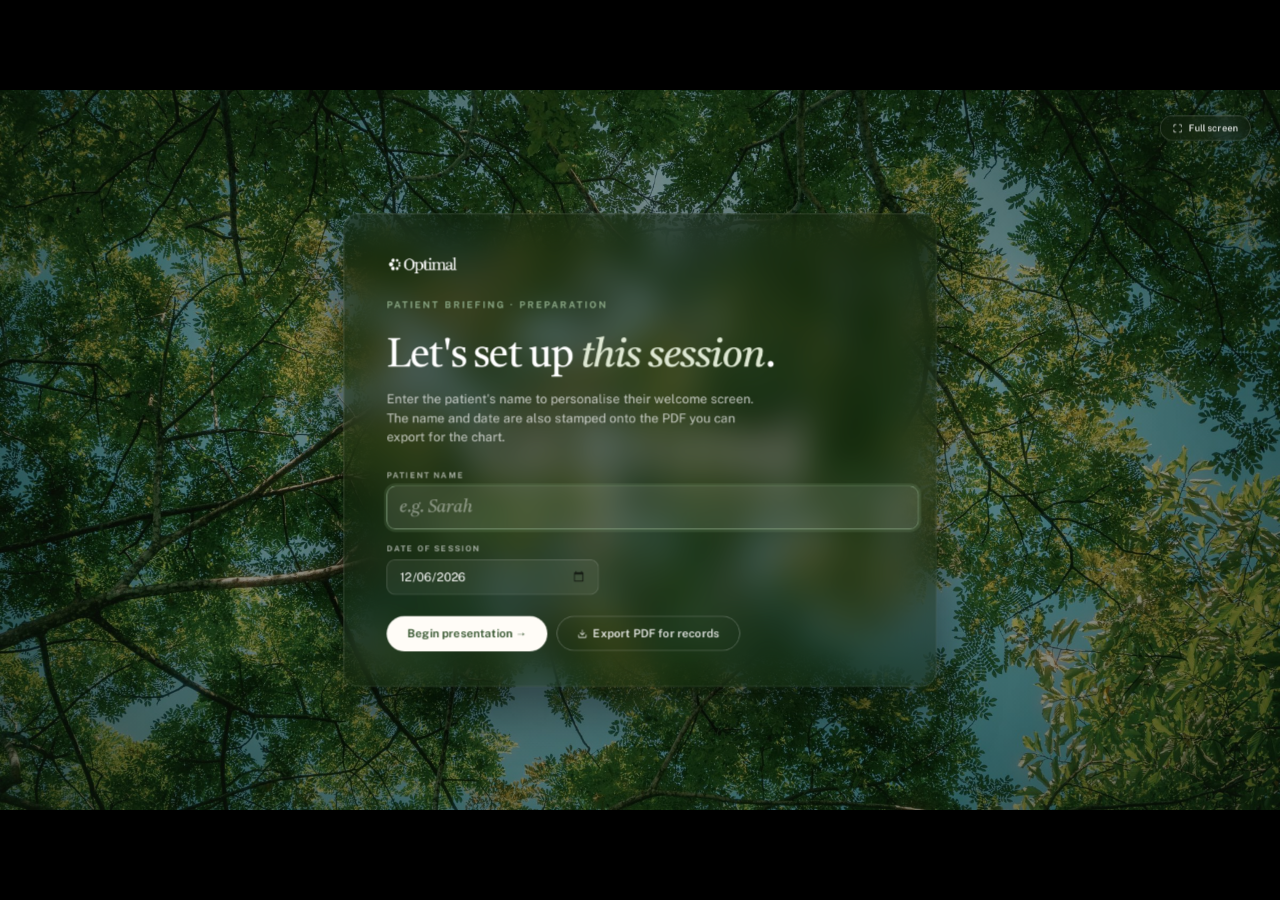
==== commit abc3cfb3: "Add full-screen toggle to the preparation screen Glass pill control top-right of the front page (mir" ====
--- a/index.html
+++ b/index.html
@@ -1296,21 +1296,24 @@
   }
   .shold.in-view .fl-seg { stroke-dasharray: 100; stroke-dashoffset: 100; animation: fl-draw 0.5s ease both; }
   .shold.in-view .fl-seg.s-a { animation-delay: 0.05s; }
-  .shold.in-view .fl-seg.s-b { animation-delay: 0.45s; }
-  .shold.in-view .fl-seg.s-c { animation-delay: 0.90s; }
-  .shold.in-view .fl-seg.s-d { animation-delay: 1.50s; }
-  .shold.in-view .fl-seg.s-e { animation-delay: 2.05s; }
+  .shold.in-view .fl-seg.s-b { animation-delay: 0.40s; }
+  .shold.in-view .fl-seg.s-b2 { animation-delay: 0.80s; }
+  .shold.in-view .fl-seg.s-c { animation-delay: 1.20s; }
+  .shold.in-view .fl-seg.s-d { animation-delay: 1.80s; }
+  .shold.in-view .fl-seg.s-e { animation-delay: 2.30s; }
   .shold.in-view .fl-node { animation: fl-pop 0.4s cubic-bezier(.34,1.56,.64,1) both; }
-  .shold.in-view .fl-node.n-1 { animation-delay: 0.40s; }
-  .shold.in-view .fl-node.n-2 { animation-delay: 0.85s; }
-  .shold.in-view .fl-node.n-3 { animation-delay: 1.35s; }
-  .shold.in-view .fl-node.n-4 { animation-delay: 1.95s; }
+  .shold.in-view .fl-node.n-1 { animation-delay: 0.35s; }
+  .shold.in-view .fl-node.n-2 { animation-delay: 0.75s; }
+  .shold.in-view .fl-node.n-2b { animation-delay: 1.15s; }
+  .shold.in-view .fl-node.n-3 { animation-delay: 1.70s; }
+  .shold.in-view .fl-node.n-4 { animation-delay: 2.25s; }
   .shold.in-view .fl-tag, .shold.in-view .fl-refund { animation: rv-rise 0.55s var(--ease-standard) both; }
-  .shold.in-view .fl-tag.t-1 { animation-delay: 0.50s; }
-  .shold.in-view .fl-tag.t-2 { animation-delay: 0.95s; }
-  .shold.in-view .fl-tag.t-3 { animation-delay: 1.45s; }
-  .shold.in-view .fl-tag.t-4 { animation-delay: 2.05s; }
-  .shold.in-view .fl-refund { animation-delay: 2.30s; }
+  .shold.in-view .fl-tag.t-1 { animation-delay: 0.45s; }
+  .shold.in-view .fl-tag.t-2 { animation-delay: 0.85s; }
+  .shold.in-view .fl-tag.t-2b { animation-delay: 1.25s; }
+  .shold.in-view .fl-tag.t-3 { animation-delay: 1.80s; }
+  .shold.in-view .fl-tag.t-4 { animation-delay: 2.35s; }
+  .shold.in-view .fl-refund { animation-delay: 2.55s; }
 
   /* ================= Slide — Appendix divider ================= */
   .sappx .appx-grid {
@@ -1532,6 +1535,21 @@
   .welcome-back:hover .arr { transform: translateX(-3px); }
   #welcome-screen .welcome-back { opacity: 0; }
   #welcome-screen.is-on .welcome-back { animation: rv-rise 0.6s var(--ease-standard) 0.12s both; }
+  /* Full-screen toggle on the preparation screen (persists into the deck) */
+  .fs-toggle {
+    position: absolute; top: 38px; right: 44px; z-index: 2;
+    display: inline-flex; align-items: center; gap: 9px;
+    font-family: var(--font-sans); font-size: 14px; font-weight: 600; letter-spacing: 0.01em;
+    color: rgba(255,255,255,0.82);
+    background: rgba(18,32,12,0.42);
+    -webkit-backdrop-filter: blur(10px); backdrop-filter: blur(10px);
+    border: 1px solid rgba(255,255,255,0.22); border-radius: 999px;
+    padding: 10px 18px; cursor: pointer;
+    animation: rv-rise 0.6s var(--ease-standard) 0.2s both;
+    transition: background 0.2s, color 0.2s, border-color 0.2s;
+  }
+  .fs-toggle:hover { background: rgba(18,32,12,0.72); color: #fff; border-color: rgba(255,255,255,0.5); }
+  .fs-toggle svg { width: 15px; height: 15px; }
   /* Welcome content rises in when the screen is shown */
   #welcome-screen .welcome-inner > * { opacity: 0; transform: translateY(20px); }
   #welcome-screen.is-on .welcome-inner > * { animation: rv-rise 0.7s var(--ease-standard) both; }
@@ -1543,7 +1561,7 @@
   #welcome-screen.is-on .welcome-inner > *:nth-child(6) { animation-delay: 0.68s; }
 
   /* ── Floating export control (in-deck, fades like the nav) ── */
-  #export-fab {
+  #export-fab, #fs-fab {
     position: fixed; right: 22px; top: 20px; z-index: 2147483500;
     display: inline-flex; align-items: center; gap: 9px;
     font-family: var(--font-sans); font-size: 13px; font-weight: 600; letter-spacing: 0.01em;
@@ -1554,10 +1572,12 @@
     opacity: 0; transform: translateY(-6px); pointer-events: none;
     transition: opacity 0.3s, transform 0.3s, background 0.2s;
   }
-  #export-fab[hidden] { display: none; }
-  #export-fab.avail { opacity: 0.5; transform: none; pointer-events: auto; }
-  #export-fab.avail:hover { opacity: 1; background: rgba(18,32,12,0.88); }
-  #export-fab svg { width: 15px; height: 15px; }
+  #export-fab[hidden], #fs-fab[hidden] { display: none; }
+  #export-fab.avail, #fs-fab.avail { opacity: 0.5; transform: none; pointer-events: auto; }
+  #export-fab.avail:hover, #fs-fab.avail:hover { opacity: 1; background: rgba(18,32,12,0.88); }
+  #export-fab svg, #fs-fab svg { width: 15px; height: 15px; }
+  #fs-fab { right: 164px; padding: 10px 12px; }
+  #fs-fab svg[hidden] { display: none; }
 
   @media (prefers-reduced-motion: reduce) {
     .canopy::before { animation: none; transform: scale(1.0); }
@@ -1567,7 +1587,7 @@
 
   /* ── Print: prep hidden, welcome becomes the first PDF page ── */
   @media print {
-    #prep-screen, #export-fab { display: none !important; }
+    #prep-screen, #export-fab, #fs-fab { display: none !important; }
     #cover-stage {
       position: static !important; display: block !important;
       background: none !important; overflow: visible !important;
@@ -1585,7 +1605,7 @@
     #welcome-screen .welcome-inner > * { opacity: 1 !important; transform: none !important; animation: none !important; }
     /* The Begin button + keyboard hint are live affordances — drop them from
        the static record page. */
-    #welcome-screen .welcome-begin, #welcome-screen .welcome-hint, #welcome-screen .welcome-back { display: none !important; }
+    #welcome-screen .welcome-begin, #welcome-screen .welcome-hint, #welcome-screen .welcome-back, .fs-toggle { display: none !important; }
     .canopy::before { animation: none !important; transform: scale(1.0) !important; }
   }
 </style>
@@ -1598,6 +1618,9 @@
 
     <!-- Preparation screen (enter patient name) -->
     <div id="prep-screen" class="canopy">
+      <button type="button" id="fs-toggle" class="fs-toggle" aria-label="Toggle full screen">
+        <svg viewBox="0 0 24 24" fill="none" stroke="currentColor" stroke-width="2" stroke-linecap="round" stroke-linejoin="round" aria-hidden="true"><path d="M8 3H5a2 2 0 0 0-2 2v3m18 0V5a2 2 0 0 0-2-2h-3m0 18h3a2 2 0 0 0 2-2v-3M3 16v3a2 2 0 0 0 2 2h3"/></svg><span>Full screen</span>
+      </button>
       <div class="prep-card">
         <img class="opt-logo" src="assets/logos/Optimal-Logo-Inverted.png" alt="Optimal">
         <div>
@@ -1637,6 +1660,12 @@
   </div>
 </div>
 
+<!-- Floating fullscreen control during the presentation -->
+<button id="fs-fab" type="button" aria-label="Toggle fullscreen" title="Fullscreen" hidden>
+  <svg class="ic-expand" viewBox="0 0 24 24" fill="none" stroke="currentColor" stroke-width="1.9" stroke-linecap="round" stroke-linejoin="round" aria-hidden="true"><path d="M8 3H5a2 2 0 0 0-2 2v3"/><path d="M21 8V5a2 2 0 0 0-2-2h-3"/><path d="M3 16v3a2 2 0 0 0 2 2h3"/><path d="M16 21h3a2 2 0 0 0 2-2v-3"/></svg>
+  <svg class="ic-compress" viewBox="0 0 24 24" fill="none" stroke="currentColor" stroke-width="1.9" stroke-linecap="round" stroke-linejoin="round" aria-hidden="true" hidden><path d="M8 3v3a2 2 0 0 1-2 2H3"/><path d="M21 8h-3a2 2 0 0 1-2-2V3"/><path d="M3 16h3a2 2 0 0 1 2 2v3"/><path d="M16 21v-3a2 2 0 0 1 2-2h3"/></svg>
+</button>
+
 <!-- Floating export control during the presentation -->
 <button id="export-fab" type="button" aria-label="Export presentation as PDF" hidden>
   <svg viewBox="0 0 24 24" fill="none" stroke="currentColor" stroke-width="1.9" stroke-linecap="round" stroke-linejoin="round" aria-hidden="true"><path d="M21 15v4a2 2 0 0 1-2 2H5a2 2 0 0 1-2-2v-4"/><path d="M7 10l5 5 5-5"/><path d="M12 15V3"/></svg>Export PDF
@@ -1980,31 +2009,16 @@
 
       <div class="symptoms-card">
         <div class="sc-head">
-          <h4>Common symptoms we address</h4>
-          <div class="sc-count">7 categories · 18 symptoms</div>
+          <h4>The symptoms no one warns you about</h4>
+          <div class="sc-count">7 categories · 29 symptoms</div>
         </div>
         <div class="sc-body">
           <div class="sc-group">
-            <div class="sc-cat">Vasomotor</div>
+            <div class="sc-cat">Vasomotor &amp; Cardiac</div>
             <ul class="sc-items">
-              <li>Hot flashes</li>
-              <li>Night sweats</li>
-              <li>Palpitations</li>
-            </ul>
-          </div>
-          <div class="sc-group">
-            <div class="sc-cat">Sleep &amp; Mood</div>
-            <ul class="sc-items">
-              <li>Sleep disruption</li>
-              <li>Mood &amp; anxiety shifts</li>
-              <li>Low energy &amp; fatigue</li>
-            </ul>
-          </div>
-          <div class="sc-group">
-            <div class="sc-cat">Cognitive</div>
-            <ul class="sc-items">
-              <li>Brain fog</li>
-              <li>Memory changes</li>
+              <li>Heart palpitations</li>
+              <li>Cold flashes &amp; chills</li>
+              <li>Temperature intolerance</li>
             </ul>
           </div>
           <div class="sc-group">
@@ -2013,29 +2027,54 @@
               <li>Joint aches &amp; stiffness</li>
               <li>Muscle loss &amp; weakness</li>
               <li>Bone density loss</li>
+              <li>Frozen shoulder</li>
+              <li>Plantar heel pain</li>
             </ul>
           </div>
           <div class="sc-group">
-            <div class="sc-cat">Sexual &amp; Genitourinary</div>
+            <div class="sc-cat">Genitourinary</div>
             <ul class="sc-items">
-              <li>Low libido</li>
-              <li>Vaginal dryness</li>
               <li>Urinary urgency &amp; frequency</li>
               <li>Recurrent UTIs</li>
+              <li>Pelvic floor weakness</li>
+              <li>Vulvar burning &amp; irritation</li>
             </ul>
           </div>
           <div class="sc-group">
-            <div class="sc-cat">Skin &amp; Hair</div>
+            <div class="sc-cat">Skin, Hair &amp; Nails</div>
             <ul class="sc-items">
               <li>Skin dryness &amp; thinning</li>
               <li>Hair thinning</li>
+              <li>Skin crawling &amp; itching</li>
+              <li>Brittle nails</li>
+              <li>Unwanted facial hair</li>
             </ul>
           </div>
           <div class="sc-group">
-            <div class="sc-cat">Metabolic &amp; Cycle</div>
+            <div class="sc-cat">Oral, Eye &amp; Sensory</div>
             <ul class="sc-items">
-              <li>Weight changes</li>
-              <li>Irregular periods</li>
+              <li>Burning mouth</li>
+              <li>Gum &amp; dental changes</li>
+              <li>Dry eyes</li>
+              <li>Tinnitus</li>
+              <li>Dizziness &amp; vertigo</li>
+            </ul>
+          </div>
+          <div class="sc-group">
+            <div class="sc-cat">Neurological</div>
+            <ul class="sc-items">
+              <li>Migraine pattern changes</li>
+              <li>Electric shock sensations</li>
+              <li>Restless legs</li>
+            </ul>
+          </div>
+          <div class="sc-group">
+            <div class="sc-cat">Metabolic &amp; Digestive</div>
+            <ul class="sc-items">
+              <li>Rising cholesterol &amp; ApoB</li>
+              <li>Insulin resistance</li>
+              <li>Visceral fat redistribution</li>
+              <li>Bloating &amp; digestive changes</li>
             </ul>
           </div>
         </div>
@@ -2508,82 +2547,8 @@
     </div>
   </section>
 
-  <!-- ============ SLIDE 13 — Pricing & next steps ============ -->
-  <section data-label="13 Pricing and next steps" class="s11">
-    <div class="slide-frame">
-      <div class="title-block">
-        <div class="eyebrow" style="">Pricing &amp; immediate next steps</div>
-        <h2 class="display display-md">Let's get you <span class="italic ring-word">started</span>.</h2>
-      </div>
-
-      <div class="body-grid">
-        <div class="price-stack">
-          <div class="price-card">
-            <div class="opt-row">
-              <div class="opt">Option A · Pay in full</div>
-              <div class="badge">Best value</div>
-            </div>
-            <div class="opt-title">One-time payment</div>
-            <div class="price">$895+ HST</div>
-            <div class="total">Paid at your onboarding appointment.</div>
-            <div class="divider"></div>
-            <p>Includes all six protocol elements shown today.</p>
-          </div>
-
-          <div class="price-card alt">
-            <div class="opt-row">
-              <div class="opt">OPTION B · MONTHLY INSTALMENTS</div>
-              <div class="badge">New</div>
-            </div>
-            <div class="opt-title">Spread over three months</div>
-            <div class="price">$325/ mo × 3</div>
-            <div class="total">Total $975 + HST · first payment at onboarding.</div>
-            <div class="divider"></div>
-            <p>Same six protocol elements — paid in equal monthly installments.</p>
-          </div>
-        </div>
-
-        <div class="next">
-          <h3>Three immediate steps.</h3>
-          <div class="steps">
-            <div class="step">
-              <div class="n">01</div>
-              <div class="body"><h4>Payment at the front desk</h4><p>Choose Option A ($895 + HST) or Option B ($325/mo × 3).</p></div>
-            </div>
-            <div class="step">
-              <div class="n">02</div>
-              <div class="body"><h4>Take your bloodwork requisition</h4><p>To LifeLabs or Dynacare at your earliest convenience.</p></div>
-            </div>
-            <div class="step">
-              <div class="n">03</div>
-              <div class="body"><h4>Call to book your 60-min NP consultation</h4><p>Once your bloodwork results are available.</p></div>
-            </div>
-          </div>
-
-          <div class="contact-bar">
-            <div class="contact-row">
-              <span>(437) 370-0291</span>
-              <span class="dot"></span>
-              <span>care@beoptimal.ca</span>
-              <span class="dot"></span>
-              <span>beoptimal.ca</span>
-            </div>
-            <div class="contact-row">
-              <span>630 Huronia Road, Unit 5, Barrie ON</span>
-            </div>
-          </div>
-        </div>
-      </div>
-    </div>
-
-    <div class="footer-bar">
-      <img src="assets/logos/OptimalLogo-Green.png" class="logo" alt="">
-      <div class="footer-meta"><span>13 / 16</span><span style=""><span style="display: inline !important;">Foundation Program: Menopause &amp; Perimenopause Care</span></span></div>
-    </div>
-  </section>
-
-  <!-- ============ SLIDE 14 — Appendix divider ============ -->
-  <section data-label="14 Appendix" class="sappx">
+  <!-- ============ SLIDE 13 — Appendix divider ============ -->
+  <section data-label="13 Appendix" class="sappx">
     <div class="slide-frame">
       <div class="appx-grid">
         <div class="appx-copy">
@@ -2600,12 +2565,12 @@
 
     <div class="footer-bar">
       <img src="assets/logos/OptimalLogo-Green.png" class="logo" alt="">
-      <div class="footer-meta"><span>14 / 16</span><span>Foundation Program: Menopause &amp; Perimenopause Care</span></div>
+      <div class="footer-meta"><span>13 / 16</span><span>Foundation Program: Menopause &amp; Perimenopause Care</span></div>
     </div>
   </section>
 
-<!-- ============ SLIDE 15 — Lab results that pause the program ============ -->
-  <section data-label="15 Lab results that may pause your consultation" class="shold">
+<!-- ============ SLIDE 14 — Lab results that pause the program ============ -->
+  <section data-label="14 Lab results that may pause your consultation" class="shold">
     <div class="slide-frame">
       <div class="title-block">
         <div class="eyebrow">Before your consultation</div>
@@ -2615,7 +2580,7 @@
 
       <div class="fl-wrap">
         <div class="fl-info">
-          <svg class="fl-svg" viewBox="0 0 1680 570" xmlns="http://www.w3.org/2000/svg" role="img" aria-label="Flow diagram: results reviewed, incidental finding, care routed to your family physician while the program is on hold, then you return and continue">
+          <svg class="fl-svg" viewBox="0 0 1680 570" xmlns="http://www.w3.org/2000/svg" role="img" aria-label="Flow diagram: results reviewed, incidental finding, your NP calls to notify you, care routed to your family physician while the program is on hold, then you return and continue">
             <defs>
               <marker id="fl-arrow" viewBox="0 0 10 10" refX="8" refY="5" markerWidth="7" markerHeight="7" orient="auto-start-reverse">
                 <path d="M 0 1 L 9 5 L 0 9 z" fill="#2C4E25"/>
@@ -2629,56 +2594,66 @@
             <text x="26" y="542" font-family="Public Sans, Inter, system-ui, sans-serif" font-size="13" font-weight="700" letter-spacing="2.6" fill="#6B8A4A">YOUR FAMILY PHYSICIAN</text>
 
             <!-- Route -->
-            <path class="fl-seg s-a" pathLength="100" d="M 60 178 H 231"/>
-            <path class="fl-seg s-b" pathLength="100" d="M 269 178 H 591"/>
-            <path class="fl-seg s-c" pathLength="100" d="M 629 178 C 750 178 715 400 821 400"/>
-            <path class="fl-seg s-d" pathLength="100" d="M 859 400 C 1005 400 1150 178 1311 178"/>
-            <path class="fl-seg s-e" pathLength="100" d="M 1349 178 H 1584" marker-end="url(#fl-arrow)"/>
+            <path class="fl-seg s-a" pathLength="100" d="M 60 178 H 181"/>
+            <path class="fl-seg s-b" pathLength="100" d="M 219 178 H 486"/>
+            <path class="fl-seg s-b2" pathLength="100" d="M 524 178 H 791"/>
+            <path class="fl-seg s-c" pathLength="100" d="M 829 178 C 950 178 920 400 1021 400"/>
+            <path class="fl-seg s-d" pathLength="100" d="M 1059 400 C 1200 400 1260 178 1381 178"/>
+            <path class="fl-seg s-e" pathLength="100" d="M 1419 178 H 1584" marker-end="url(#fl-arrow)"/>
 
             <!-- Nodes -->
             <g class="fl-node n-1">
-              <circle cx="250" cy="178" r="17" fill="#FFFFFF" stroke="#2C4E25" stroke-width="2.5"/>
-              <path d="M 243 178 l 5 5 l 9 -10" fill="none" stroke="#2C4E25" stroke-width="2.5" stroke-linecap="round" stroke-linejoin="round"/>
+              <circle cx="200" cy="178" r="17" fill="#FFFFFF" stroke="#2C4E25" stroke-width="2.5"/>
+              <path d="M 193 178 l 5 5 l 9 -10" fill="none" stroke="#2C4E25" stroke-width="2.5" stroke-linecap="round" stroke-linejoin="round"/>
             </g>
             <g class="fl-node n-2">
-              <circle cx="610" cy="178" r="17" fill="#FFFFFF" stroke="#A66B1F" stroke-width="2.5"/>
-              <line x1="610" y1="170" x2="610" y2="180" stroke="#A66B1F" stroke-width="2.5" stroke-linecap="round"/>
-              <circle cx="610" cy="186.5" r="1.8" fill="#A66B1F"/>
+              <circle cx="505" cy="178" r="17" fill="#FFFFFF" stroke="#A66B1F" stroke-width="2.5"/>
+              <line x1="505" y1="170" x2="505" y2="180" stroke="#A66B1F" stroke-width="2.5" stroke-linecap="round"/>
+              <circle cx="505" cy="186.5" r="1.8" fill="#A66B1F"/>
+            </g>
+            <g class="fl-node n-2b">
+              <circle cx="810" cy="178" r="17" fill="#FFFFFF" stroke="#6B8A4A" stroke-width="2.5"/>
+              <path transform="translate(801.6,169.6) scale(0.7)" d="M22 16.92v3a2 2 0 0 1-2.18 2 19.79 19.79 0 0 1-8.63-3.07 19.5 19.5 0 0 1-6-6 19.79 19.79 0 0 1-3.07-8.67A2 2 0 0 1 4.11 2h3a2 2 0 0 1 2 1.72 12.84 12.84 0 0 0 .7 2.81 2 2 0 0 1-.45 2.11L8.09 9.91a16 16 0 0 0 6 6l1.27-1.27a2 2 0 0 1 2.11-.45 12.84 12.84 0 0 0 2.81.7A2 2 0 0 1 22 16.92z" fill="none" stroke="#6B8A4A" stroke-width="2.4" stroke-linecap="round" stroke-linejoin="round"/>
             </g>
             <g class="fl-node n-3">
-              <circle cx="840" cy="400" r="17" fill="#2C4E25"/>
-              <path d="M 833 400 H 847 M 840 393 V 407" stroke="#FFFCF7" stroke-width="2.5" stroke-linecap="round"/>
+              <circle cx="1040" cy="400" r="17" fill="#2C4E25"/>
+              <path d="M 1033 400 H 1047 M 1040 393 V 407" stroke="#FFFCF7" stroke-width="2.5" stroke-linecap="round"/>
             </g>
             <g class="fl-node n-4">
-              <circle cx="1330" cy="178" r="17" fill="#FFFFFF" stroke="#6B8A4A" stroke-width="2.5"/>
-              <path d="M 1326 172 L 1336 178 L 1326 184 Z" fill="#6B8A4A"/>
+              <circle cx="1400" cy="178" r="17" fill="#FFFFFF" stroke="#6B8A4A" stroke-width="2.5"/>
+              <path d="M 1396 172 L 1406 178 L 1396 184 Z" fill="#6B8A4A"/>
             </g>
           </svg>
 
           <!-- Step labels -->
-          <div class="fl-tag centered t-1" style="left: 100px; top: 48px; width: 300px;">
+          <div class="fl-tag centered t-1" style="left: 60px; top: 48px; width: 280px;">
             <div class="k">Step 1</div>
             <h4>Results reviewed</h4>
             <p>Your NP reviews your complete panel first.</p>
           </div>
-          <div class="fl-tag centered t-2" style="left: 460px; top: 48px; width: 300px;">
+          <div class="fl-tag centered t-2" style="left: 365px; top: 48px; width: 280px;">
             <div class="k">Step 2</div>
             <h4>Incidental finding</h4>
             <p>Something unrelated needs attention before care begins.</p>
           </div>
-          <div class="fl-tag centered hold t-3" style="left: 680px; top: 432px; width: 320px;">
+          <div class="fl-tag centered t-2b" style="left: 670px; top: 48px; width: 280px;">
+            <div class="k">Step 3</div>
+            <h4>NP notifies you</h4>
+            <p>Your NP will give you a quick call to notify you.</p>
+          </div>
+          <div class="fl-tag centered hold t-3" style="left: 880px; top: 432px; width: 320px;">
             <div class="fl-hold-chip">Program on hold</div>
             <h4>Routed to your FP</h4>
             <p>Your family physician takes over, with a full copy of your results.</p>
           </div>
-          <div class="fl-tag centered t-4" style="left: 1180px; top: 48px; width: 300px;">
-            <div class="k">Step 4</div>
+          <div class="fl-tag centered t-4" style="left: 1260px; top: 48px; width: 280px;">
+            <div class="k">Step 5</div>
             <h4>You return</h4>
             <p>Resolved — you continue right where you left off.</p>
           </div>
 
           <!-- Refund aside (optional exit from the hold) -->
-          <div class="fl-refund" style="left: 1180px; top: 420px; width: 400px;">
+          <div class="fl-refund" style="left: 1280px; top: 420px; width: 360px;">
             <div class="k">Prefer a refund?</div>
             <p>We provide a <b>pro-rated refund minus $150</b>, covering your bloodwork analysis and initial onboarding.</p>
           </div>
@@ -2688,12 +2663,12 @@
 
     <div class="footer-bar">
       <img src="assets/logos/OptimalLogo-Green.png" class="logo" alt="">
-      <div class="footer-meta"><span>15 / 16</span><span>Foundation Program: Menopause &amp; Perimenopause Care</span></div>
+      <div class="footer-meta"><span>14 / 16</span><span>Foundation Program: Menopause &amp; Perimenopause Care</span></div>
     </div>
   </section>
 
-  <!-- ============ SLIDE 16 — Bloodwork timing reminder ============ -->
-  <section data-label="16 Bloodwork timing" class="stime">
+  <!-- ============ SLIDE 15 — Bloodwork timing reminder ============ -->
+  <section data-label="15 Bloodwork timing" class="stime">
     <div class="slide-frame">
       <div class="title-block">
         <div class="eyebrow">A friendly reminder</div>
@@ -2704,7 +2679,7 @@
       <div class="tl-wrap">
         <div class="fl-info">
           <svg class="fl-svg" viewBox="0 0 1680 460" xmlns="http://www.w3.org/2000/svg" role="img"
-               aria-label="Timeline: register day 0; complete bloodwork in the first two weeks for priority scheduling; after two weeks you are still seen but same-week scheduling is not guaranteed; at week 8 a $100 administrative fee applies.">
+               aria-label="Timeline: register day 0; complete bloodwork in the first two weeks for priority scheduling; after two weeks you are still seen but one-week scheduling is not guaranteed; at week 8 a $100 administrative fee applies.">
             <defs>
               <linearGradient id="tl-fade" gradientUnits="userSpaceOnUse" x1="730" y1="0" x2="1410" y2="0">
                 <stop offset="0" stop-color="#6B8A4A"/><stop offset="1" stop-color="#A66B1F"/>
@@ -2769,7 +2744,7 @@
           <div class="fl-tag t-3" style="left: 900px; top: 46px; width: 340px;">
             <div class="k">Weeks 2–8</div>
             <h4>We'll still see you</h4>
-            <p>No problem at all — though same-week scheduling is no longer guaranteed once results arrive.</p>
+            <p>No problem at all — though one-week scheduling is no longer guaranteed once results arrive.</p>
           </div>
           <div class="fl-tag fee t-4" style="left: 1260px; top: 330px; width: 340px;">
             <div class="k">Week 8</div>
@@ -2784,9 +2759,84 @@
 
     <div class="footer-bar">
       <img src="assets/logos/OptimalLogo-Green.png" class="logo" alt="">
-      <div class="footer-meta"><span>16 / 16</span><span>Foundation Program: Menopause &amp; Perimenopause Care</span></div>
+      <div class="footer-meta"><span>15 / 16</span><span>Foundation Program: Menopause &amp; Perimenopause Care</span></div>
     </div>
   </section>
+
+  <!-- ============ SLIDE 16 — Pricing & next steps ============ -->
+  <section data-label="16 Pricing and next steps" class="s11">
+    <div class="slide-frame">
+      <div class="title-block">
+        <div class="eyebrow" style="">Pricing &amp; immediate next steps</div>
+        <h2 class="display display-md">Let's get you <span class="italic ring-word">started</span>.</h2>
+      </div>
+
+      <div class="body-grid">
+        <div class="price-stack">
+          <div class="price-card">
+            <div class="opt-row">
+              <div class="opt">Option A · Pay in full</div>
+              <div class="badge">Best value</div>
+            </div>
+            <div class="opt-title">One-time payment</div>
+            <div class="price">$895+ HST</div>
+            <div class="total">Paid at your onboarding appointment.</div>
+            <div class="divider"></div>
+            <p>Includes all six protocol elements shown today.</p>
+          </div>
+
+          <div class="price-card alt">
+            <div class="opt-row">
+              <div class="opt">OPTION B · MONTHLY INSTALMENTS</div>
+              <div class="badge">New</div>
+            </div>
+            <div class="opt-title">Spread over three months</div>
+            <div class="price">$325/ mo × 3</div>
+            <div class="total">Total $975 + HST · first payment at onboarding.</div>
+            <div class="divider"></div>
+            <p>Same six protocol elements — paid in equal monthly installments.</p>
+          </div>
+        </div>
+
+        <div class="next">
+          <h3>Three immediate steps.</h3>
+          <div class="steps">
+            <div class="step">
+              <div class="n">01</div>
+              <div class="body"><h4>Payment at the front desk</h4><p>Choose Option A ($895 + HST) or Option B ($325/mo × 3).</p></div>
+            </div>
+            <div class="step">
+              <div class="n">02</div>
+              <div class="body"><h4>Take your bloodwork requisition</h4><p>To LifeLabs or Dynacare at your earliest convenience.</p></div>
+            </div>
+            <div class="step">
+              <div class="n">03</div>
+              <div class="body"><h4>Call to book your 60-min NP consultation</h4><p>Once your bloodwork results are available.</p></div>
+            </div>
+          </div>
+
+          <div class="contact-bar">
+            <div class="contact-row">
+              <span>(437) 370-0291</span>
+              <span class="dot"></span>
+              <span>care@beoptimal.ca</span>
+              <span class="dot"></span>
+              <span>beoptimal.ca</span>
+            </div>
+            <div class="contact-row">
+              <span>630 Huronia Road, Unit 5, Barrie ON</span>
+            </div>
+          </div>
+        </div>
+      </div>
+    </div>
+
+    <div class="footer-bar">
+      <img src="assets/logos/OptimalLogo-Green.png" class="logo" alt="">
+      <div class="footer-meta"><span>16 / 16</span><span style=""><span style="display: inline !important;">Foundation Program: Menopause &amp; Perimenopause Care</span></span></div>
+    </div>
+  </section>
+
 
 </deck-stage>
 
@@ -2860,6 +2910,17 @@
     const welcomeTtl  = welcome.querySelector('.welcome-title');
     const beginBtn    = document.getElementById('welcome-begin');
     const fab         = document.getElementById('export-fab');
+    const fsFab       = document.getElementById('fs-fab');
+    fsFab.addEventListener('click', () => {
+      if (document.fullscreenElement) document.exitFullscreen();
+      else document.documentElement.requestFullscreen().catch(() => {});
+    });
+    document.addEventListener('fullscreenchange', () => {
+      const fs = !!document.fullscreenElement;
+      fsFab.querySelector('.ic-expand').hidden = fs;
+      fsFab.querySelector('.ic-compress').hidden = !fs;
+      fsFab.setAttribute('title', fs ? 'Exit fullscreen' : 'Fullscreen');
+    });
     const deck        = document.querySelector('deck-stage');
     const coverStage  = document.getElementById('cover-stage');
     const coverCanvas = document.getElementById('cover-canvas');
@@ -2939,6 +3000,7 @@
       coverTimer = setTimeout(() => { coverStage.hidden = true; }, 640);
       if (document.activeElement && document.activeElement.blur) document.activeElement.blur();
       fab.hidden = false;
+      fsFab.hidden = false;
       // Always open on the title slide, then re-run its entrance now that it's
       // truly on screen (goTo(0) is a no-op if already there).
       if (deck && deck.index !== 0) deck.goTo(0);
@@ -2977,6 +3039,27 @@
       setTimeout(() => window.print(), 60);
     };
     document.getElementById('prep-export').addEventListener('click', exportPDF);
+
+    // Full-screen toggle on the preparation screen (persists into the deck).
+    const fsBtn = document.getElementById('fs-toggle');
+    const fsLabel = fsBtn.querySelector('span');
+    const fsActive = () => !!(document.fullscreenElement || document.webkitFullscreenElement);
+    fsBtn.addEventListener('click', () => {
+      const root = document.documentElement;
+      try {
+        if (fsActive()) {
+          const p = (document.exitFullscreen || document.webkitExitFullscreen).call(document);
+          if (p && p.catch) p.catch(() => {});
+        } else {
+          const req = root.requestFullscreen || root.webkitRequestFullscreen;
+          const p = req && req.call(root);
+          if (p && p.catch) p.catch(() => {});   // embedded hosts may deny; fail quietly
+        }
+      } catch (e) { /* fullscreen unavailable in this context */ }
+    });
+    const fsSync = () => { fsLabel.textContent = fsActive() ? 'Exit full screen' : 'Full screen'; };
+    document.addEventListener('fullscreenchange', fsSync);
+    document.addEventListener('webkitfullscreenchange', fsSync);
     fab.addEventListener('click', exportPDF);
 
     // Reveal the floating export control on mouse activity once presenting.
@@ -2984,8 +3067,9 @@
     window.addEventListener('mousemove', () => {
       if (!started) return;
       fab.classList.add('avail');
+      fsFab.classList.add('avail');
       clearTimeout(fabTimer);
-      fabTimer = setTimeout(() => fab.classList.remove('avail'), 2600);
+      fabTimer = setTimeout(() => { fab.classList.remove('avail'); fsFab.classList.remove('avail'); }, 2600);
     }, { passive: true });
 
     // Land on the name field, ready to type.
